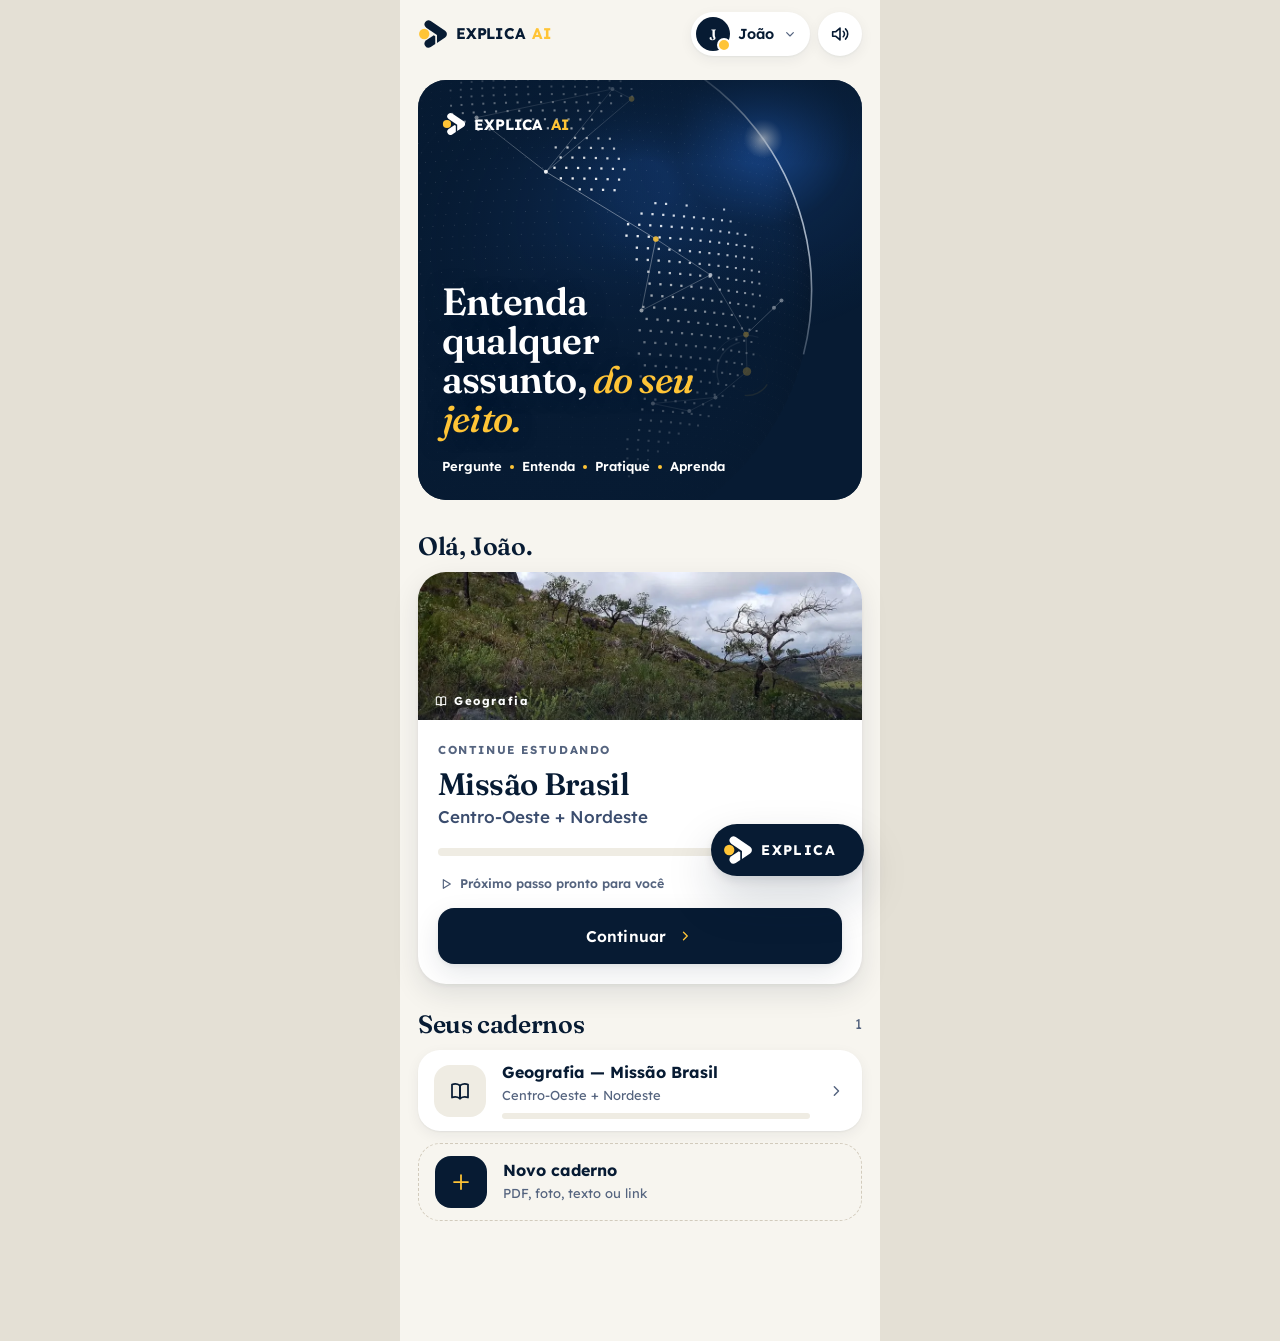
==== index.html @ 264df68f "EXPLICA AI" ====
<!doctype html>
<html lang="pt-BR">
<head>
<meta charset="utf-8">
<meta name="viewport" content="width=device-width, initial-scale=1, viewport-fit=cover">
<meta name="theme-color" content="#071B33">
<link rel="manifest" href="manifest.webmanifest">
<meta name="apple-mobile-web-app-capable" content="yes">
<meta name="mobile-web-app-capable" content="yes">
<meta name="apple-mobile-web-app-status-bar-style" content="default">
<title>EXPLICA AI — Entenda qualquer assunto, do seu jeito</title>
<meta name="description" content="EXPLICA AI transforma qualquer conteúdo em explicações simples, visuais, interativas e personalizadas.">
<meta property="og:type" content="website">
<meta property="og:site_name" content="EXPLICA AI">
<meta property="og:title" content="EXPLICA AI — Entenda qualquer assunto, do seu jeito">
<meta property="og:description" content="Plataforma de estudo que transforma qualquer matéria em explicações visuais, áudio, quiz e revisão — do jeito de cada aluno.">
<meta property="og:url" content="https://fullassist9-hash.github.io/explica-ai/">
<meta property="og:image" content="https://fullassist9-hash.github.io/explica-ai/img/og.jpg">
<meta property="og:image:width" content="1200">
<meta property="og:image:height" content="630">
<meta name="twitter:card" content="summary_large_image">
<meta name="apple-mobile-web-app-title" content="EXPLICA AI">
<link rel="apple-touch-icon" href="img/icon-180.png">
<link rel="icon" type="image/svg+xml" href="img/favicon.svg">
<link rel="icon" type="image/png" sizes="48x48" href="img/favicon-48.png">
<link rel="icon" type="image/png" sizes="32x32" href="img/favicon-32.png">
<link rel="icon" type="image/png" sizes="16x16" href="img/favicon-16.png">
<meta property="og:image:alt" content="EXPLICA AI — Entenda qualquer assunto, do seu jeito.">
<link rel="preconnect" href="https://fonts.googleapis.com">
<link rel="preconnect" href="https://fonts.gstatic.com" crossorigin>
<link href="https://fonts.googleapis.com/css2?family=Fraunces:ital,opsz,wght@0,9..144,500;0,9..144,600;1,9..144,500&family=Lexend:wght@400;500;600;700&display=swap" rel="stylesheet">
<link rel="stylesheet" href="tokens.css?v=11">
<link rel="stylesheet" href="styles.css?v=11">
<link rel="stylesheet" href="platform.css?v=11">
</head>
<body data-scope="global">
<div class="app" id="app">
  <header class="topbar">
    <a href="#/" class="brand" aria-label="EXPLICA AI — início"><span id="brandMark"></span><svg class="wm-svg" viewBox="0 0 96 16" width="96" height="16" aria-hidden="true" focusable="false"><text x="0" y="13.2" textLength="96" lengthAdjust="spacingAndGlyphs" style="font:700 15.5px Lexend,system-ui,sans-serif;fill:var(--color-brand-primary)">EXPLICA <tspan style="fill:var(--color-brand-accent)">AI</tspan></text></svg></a>
    <div class="topbar-right">
      <div class="mini-progress" id="miniProgress" aria-label="Domínio do caderno" hidden><span></span><b>0%</b></div>
      <button class="prof-btn" id="profileBtn" aria-label="Trocar perfil"></button>
      <button class="icon-btn" id="soundBtn" aria-label="Som ligado"></button>
    </div>
  </header>
  <a class="skip" href="#view">Pular para o conteúdo</a>
  <main id="view" tabindex="-1"></main>
  <nav class="tabbar" id="tabbar" aria-label="Telas do caderno" hidden></nav>
  <button class="fab" id="fab" aria-label="Perguntar ao EXPLICA AI"><span>EXPLICA</span></button>
  <div class="toast" id="toast" role="status" aria-live="polite"></div>
</div>
<script src="geo.js?v=11"></script>
<script src="core.js?v=11"></script>
<script src="icons.js?v=11"></script>
  <script src="globe.js?v=11"></script>
  <script src="tutor.js?v=11"></script>
<script src="profiles.seed.js?v=11"></script>
<script src="pack-geo-missao-brasil.js?v=11"></script>
<script src="app.js?v=11"></script>
<script>if ('serviceWorker' in navigator && location.protocol === 'https:') addEventListener('load', () => navigator.serviceWorker.register('sw.js').catch(() => {}));</script>
</body>
</html>
---- tokens.css ----
/* =====================================================================
   EXPLICA AI DESIGN SYSTEM v1.1 — tokens.css (drop-in)
   Substitui o tokens.css v1 do produto SEM renomear nenhuma variável.
   Mudança: marca oficial (Navy #071B33 · Gold #FFC436 · Warm White #F7F5EF · Graphite #111820).
   Camadas: 0) marca  1) primitivos  2) semânticos  3) aprendizagem  4) densidade
   ===================================================================== */
:root{
  /* ---------- 0. MARCA (imutável — Brand Master v1.0) ---------- */
  --brand-navy:#071B33; --brand-gold:#FFC436; --brand-warm-white:#F7F5EF; --brand-graphite:#111820;

  /* ---------- 1. PRIMITIVOS ---------- */
  --ink-950:#030E1D; --ink-900:var(--brand-navy); --ink-800:#0F2747; --ink-700:#22395C; --ink-600:#3B4D6E; --ink-500:#55647F; --ink-300:#A8B1C3; --ink-100:#E5E9F0;
  --paper-0:#FFFFFF; --paper-50:#FBFAF6; --paper-100:var(--brand-warm-white); --paper-200:#EFECE3; --paper-300:#E4E0D5; --paper-400:#D2CBBC;
  --lumen-50:#FFFBEF; --lumen-100:#FFF5DA; --lumen-200:#FFE4A0; --lumen-300:#FFD570; --lumen-400:var(--brand-gold); --lumen-500:#F0AC14; --lumen-600:#C98B00; --lumen-700:#875D00;
  --green-100:#E4F4EA; --green-600:#1F8A4C; --green-800:#17613A;
  --red-100:#FCEBEB;   --red-600:#C53A3A;   --red-800:#8E2323;
  --blue-100:#E6EFFC;  --blue-600:#2463C4;  --blue-800:#1D4F9E;

  /* ---------- 2. SEMÂNTICOS ---------- */
  --color-brand-primary:var(--ink-900);
  --color-brand-secondary:var(--ink-700);
  --color-brand-accent:var(--lumen-400);
  --color-brand-accent-strong:var(--lumen-500);
  --color-brand-accent-text:var(--lumen-700);   /* gold legível sobre claro (5,6:1) */
  --color-on-accent:var(--ink-900);
  --color-on-brand:#FFFFFF;

  --color-background-canvas:var(--paper-100);
  --color-background-backdrop:var(--paper-300);
  --color-background-surface:var(--paper-0);
  --color-background-sunken:var(--paper-200);
  --color-background-elevated:var(--paper-50);
  --color-background-inverse:var(--ink-900);

  --color-text-primary:var(--ink-900);
  --color-text-secondary:var(--ink-600);
  --color-text-muted:var(--ink-500);
  --color-text-inverse:#FFFFFF;
  --color-text-inverse-muted:#B9C1D3;

  --color-border-subtle:var(--paper-300);
  --color-border-strong:var(--paper-400);
  --color-focus:var(--lumen-500);

  --color-feedback-success:var(--green-600); --color-feedback-success-bg:var(--green-100); --color-feedback-success-text:var(--green-800);
  --color-feedback-error:var(--red-600);     --color-feedback-error-bg:var(--red-100);     --color-feedback-error-text:var(--red-800);
  --color-feedback-warning:var(--lumen-500); --color-feedback-warning-bg:var(--lumen-100); --color-feedback-warning-text:var(--lumen-700);
  --color-feedback-info:var(--blue-600);     --color-feedback-info-bg:var(--blue-100);     --color-feedback-info-text:var(--blue-800);

  --color-source-material:var(--green-800);  --color-source-material-bg:var(--green-100);
  --color-source-extra:var(--ink-700);       --color-source-extra-bg:var(--lumen-100);

  /* ---------- 3. APRENDIZAGEM (independente da marca) ---------- */
  --learn-relevo:#C4572B;   --learn-relevo-bg:#FBEAE1;
  --learn-clima:#2872D9;    --learn-clima-bg:#E3EEFC;
  --learn-vegetacao:#23935A;--learn-vegetacao-bg:#E1F4E9;
  --learn-region-n:#1FA396; --learn-region-ne:#F07F2E; --learn-region-co:#E8B21E; --learn-region-se:#E0525E; --learn-region-s:#8B5CF6;
  --learn-zm:#E0527A; --learn-ag:#D9A21C; --learn-st:#E8792F; --learn-mn:#3F9E4D;
  --learn-mastered:var(--green-600); --learn-weak:var(--lumen-500); --learn-new:var(--ink-300);

  /* ---------- ESPAÇO / RAIO ---------- */
  --space-1:4px; --space-2:8px; --space-3:12px; --space-4:16px; --space-5:20px; --space-6:24px; --space-8:32px; --space-10:40px; --space-12:48px; --space-16:64px;
  --gutter:18px;
  --radius-xs:6px; --radius-sm:10px; --radius-md:16px; --radius-lg:22px; --radius-xl:28px; --radius-pill:999px;

  /* ---------- ELEVAÇÃO (tingida de navy oficial) ---------- */
  --elevation-1:0 1px 2px rgba(7,27,51,.06),0 4px 14px rgba(7,27,51,.06);
  --elevation-2:0 2px 4px rgba(7,27,51,.06),0 10px 28px rgba(7,27,51,.10);
  --elevation-3:0 4px 10px rgba(7,27,51,.10),0 22px 48px rgba(7,27,51,.18);
  --elevation-overlay:0 -12px 48px rgba(3,14,29,.24);
  --scrim:rgba(3,14,29,.52);

  /* ---------- TIPOGRAFIA (inalterada) ---------- */
  --font-display:'Fraunces','Iowan Old Style',Georgia,serif;
  --font-learning:'Lexend',system-ui,-apple-system,'Segoe UI',sans-serif;
  --type-display-xl:600 38px/1.02 var(--font-display);
  --type-display-l:600 31px/1.06 var(--font-display);
  --type-heading-l:600 25px/1.12 var(--font-display);
  --type-heading-m:700 19px/1.2 var(--font-learning);
  --type-heading-s:700 16px/1.25 var(--font-learning);
  --type-learning:400 var(--learn-size)/1.5 var(--font-learning);
  --type-ui:600 16px/1.25 var(--font-learning);
  --type-caption:600 12.5px/1.35 var(--font-learning);
  --type-overline:700 11.5px/1.2 var(--font-learning);
  --tracking-overline:.14em;
  --type-data:700 15px/1 var(--font-learning);

  /* ---------- MOTION ---------- */
  --dur-instant:100ms; --dur-fast:160ms; --dur-base:240ms; --dur-slow:360ms; --dur-sheet:420ms; --dur-teach:900ms;
  --ease-standard:cubic-bezier(.2,0,0,1);
  --ease-enter:cubic-bezier(.05,.7,.1,1);
  --ease-exit:cubic-bezier(.3,0,.8,.15);
  --ease-success:cubic-bezier(.34,1.4,.64,1);
  --ease:var(--ease-enter);

  /* ---------- INTERAÇÃO / DENSIDADE ---------- */
  --tap:48px; --learn-size:17px; --gap-flow:var(--space-4);
  --pressed-scale:.97; --disabled-opacity:.45;
  --safe-b:env(safe-area-inset-bottom,0px); --safe-t:env(safe-area-inset-top,0px);
}
[data-density="beginner"]{--tap:56px;--learn-size:18px;--gap-flow:var(--space-5)}
[data-density="advanced"]{--tap:44px;--learn-size:16px;--gap-flow:var(--space-3)}
[data-density="beginner"] .adv-only{display:none!important}
[data-density="advanced"] .beg-only{display:none!important}

@media (prefers-reduced-motion:reduce){
  :root{--dur-fast:1ms;--dur-base:1ms;--dur-slow:1ms;--dur-sheet:1ms;--dur-teach:1ms}
  *,*::before,*::after{animation-duration:1ms!important;animation-iteration-count:1!important;transition-duration:1ms!important;scroll-behavior:auto!important}
}
:focus-visible{outline:3px solid var(--color-focus);outline-offset:2px;border-radius:6px}

/* ---------- EXTENSÕES v1.1 (derivadas do handoff; sem hex novo de marca) ---------- */
:root{
  /* 13-learning-colors: estados de mapa */
  --learn-map-dim:var(--paper-400); --learn-map-selected-stroke:var(--ink-900);
  --learn-map-correct:var(--green-600); --learn-map-wrong:var(--red-600);
  --learn-ocean:#DDEEFB; --learn-ocean-2:#CFE6F7;            /* §17 oceano */
  /* Proveniência — 5 fontes. Sem 5 cores fortes: 2 famílias oficiais + neutros */
  --color-source-school:var(--ink-700);  --color-source-school-bg:var(--ink-100);
  --color-source-profile:var(--ink-700); --color-source-profile-bg:var(--paper-200);
  --color-source-general:var(--color-source-extra); --color-source-general-bg:var(--color-source-extra-bg);
  --color-source-fresh:var(--blue-800);  --color-source-fresh-bg:var(--blue-100);
  /* 14-components */
  --fab-h:52px; --sheet-top:84px; --badge-h:26px;
  --bubble-user-radius:18px 18px 4px 18px; --bubble-tutor-radius:18px 18px 18px 4px;
  --btn-h:calc(var(--tap) + 8px); --qopt-min:calc(var(--tap) + 10px); --hotspot:44px;
  --measure:60ch;
}

/* ---------- 3b. APRENDIZAGEM — complementos (fundos e tons de região; mesma família da camada 3) ---------- */
:root{
  --learn-region-co-bg:#FFF3CF; --learn-zm-bg:#FCE3EA; --learn-st-bg:#FCE3D2;
  --learn-region-ne-bg:#FFEBDD; --learn-region-ne-border:#F8C9A6; --learn-ne-tone-1:#F59A4F; --learn-ne-tone-2:#E86D1B;
  --learn-ocean-text:#5E8FB8; --learn-map-empty:var(--paper-400);
  --color-feedback-error-border:#F5C2C2; --color-feedback-warning-border:var(--lumen-200); --color-feedback-success-border:#A7E3C0;
}
/* ---------- 5. ILUSTRAÇÃO DIDÁTICA (desenhos vetoriais de conteúdo; nunca usados em componentes de UI) ---------- */
:root{
  --illu-sky-1:#EAF3FD; --illu-sky-2:#FFF8EC; --illu-sky-3:#CFE7FB; --illu-sky-4:#F4F9FE; --illu-sky-5:#FFF6E6;
  --illu-sun:#FFD54A; --illu-sun-soft:#FFE08A; --illu-rain:#BFE0FF;
  --illu-trunk:#6B3E1F; --illu-foliage:#2E8B57; --illu-grass-1:#8FBF5A; --illu-grass-2:#9CC76B; --illu-grass-3:#6FA23A; --illu-soil:#C8B79A;
  --illu-water:#3E8EDE; --illu-water-soft:#6FB6F2; --illu-water-text:#1E5FB8;
  --illu-rock-1:#D2663A; --illu-rock-2:#8E3715; --illu-barn-1:#C0392B; --illu-barn-2:#8E2A1F;
  --illu-city-1:#5B6B8C; --illu-city-2:#3C4A66; --illu-city-3:#6B7690; --illu-city-4:#4A5878; --illu-eco-bg:#F5EFE3;
  --illu-white:var(--paper-0); --illu-white-28:color-mix(in srgb,var(--paper-0) 28%,transparent); --illu-white-55:color-mix(in srgb,var(--paper-0) 55%,transparent); --illu-white-75:color-mix(in srgb,var(--paper-0) 75%,transparent);
}
---- styles.css ----
:root{
  /* aliases de compatibilidade → tokens do Design System v1 (tokens.css) */
  --ink:var(--color-text-primary); --ink-2:var(--color-text-secondary); --ink-3:var(--color-text-muted);
  --bg:var(--color-background-canvas); --card:var(--color-background-surface); --line:var(--color-border-subtle);
  --gold:var(--color-brand-accent); --gold-d:var(--color-brand-accent-text);
  --relevo:var(--learn-relevo); --relevo-bg:var(--learn-relevo-bg);
  --clima:var(--learn-clima); --clima-bg:var(--learn-clima-bg);
  --veg:var(--learn-vegetacao); --veg-bg:var(--learn-vegetacao-bg);
  --r-n:var(--learn-region-n); --r-ne:var(--learn-region-ne); --r-co:var(--learn-region-co); --r-se:var(--learn-region-se); --r-s:var(--learn-region-s);
  --zm:var(--learn-zm); --ag:var(--learn-ag); --st:var(--learn-st); --mn:var(--learn-mn);
  --ok:var(--color-feedback-success); --err:var(--color-feedback-error);
  --r-sm:var(--radius-sm); --r:var(--radius-lg); --r-lg:var(--radius-xl);
  --sh:var(--elevation-1); --sh-lg:var(--elevation-2);
}
*{box-sizing:border-box;margin:0;padding:0}
html,body{height:100%}
body{font-family:var(--font-learning);font-variant-numeric:tabular-nums;background:var(--color-background-backdrop);color:var(--ink);-webkit-font-smoothing:antialiased;-webkit-tap-highlight-color:transparent;font-size:17px;line-height:1.4}
button{font:inherit;color:inherit;border:0;background:none;cursor:pointer}
a{color:inherit;text-decoration:none}
img{display:block;max-width:100%}
.app{max-width:480px;margin:0 auto;min-height:100dvh;background:var(--bg);position:relative;box-shadow:0 0 60px color-mix(in srgb,var(--ink-900) 12%,transparent)}
main{padding:8px 18px calc(110px + var(--safe-b));outline:none}

/* topbar */
.topbar{position:sticky;top:0;z-index:30;display:flex;align-items:center;justify-content:space-between;padding:12px 18px;background:color-mix(in srgb,var(--paper-100) 92%,transparent);backdrop-filter:blur(12px);-webkit-backdrop-filter:blur(12px)}
.brand{display:flex;align-items:center;gap:10px;font-weight:700;font-size:16px;letter-spacing:-.01em}
.topbar-right{display:flex;align-items:center;gap:8px}
.mini-progress{display:flex;align-items:center;gap:8px;background:var(--card);border-radius:99px;padding:6px 12px 6px 8px;box-shadow:var(--sh);font-size:14px}
.mini-progress span{width:44px;height:8px;border-radius:9px;background:var(--color-background-sunken);overflow:hidden;position:relative}
.mini-progress span::after{content:"";position:absolute;inset:0;width:var(--p,0%);background:var(--color-brand-accent);border-radius:9px;transition:width .6s var(--ease)}
.icon-btn{width:42px;height:42px;border-radius:50%;background:var(--card);box-shadow:var(--sh);font-size:19px;display:grid;place-items:center}
.icon-btn.off{opacity:.55}

/* tabbar */
.tabbar{position:fixed;bottom:0;left:50%;transform:translateX(-50%);width:100%;max-width:480px;z-index:40;display:grid;grid-template-columns:repeat(6,1fr);background:color-mix(in srgb,var(--paper-0) 96%,transparent);backdrop-filter:blur(14px);border-top:1px solid var(--line);padding:6px 4px calc(8px + var(--safe-b))}
.tabbar a{display:flex;flex-direction:column;align-items:center;gap:2px;padding:6px 0;border-radius:14px;font-size:10.5px;font-weight:500;color:var(--ink-3)}
.tabbar i{font-style:normal;font-size:21px;line-height:1;filter:grayscale(.6);opacity:.8;transition:transform .25s var(--ease)}
.tabbar a.on{color:var(--ink);font-weight:700}
.tabbar a.on i{filter:none;opacity:1;transform:translateY(-2px) scale(1.12)}

/* type */
.eyebrow{display:inline-flex;align-items:center;gap:6px;font-size:12.5px;font-weight:700;letter-spacing:.08em;text-transform:uppercase;color:var(--ink-3)}
h1.screen-title{font:var(--type-display-l);letter-spacing:-.02em;margin:6px 0 6px}
.lead{font-size:16px;color:var(--ink-2)}
.section{margin-top:26px}
.section-h{display:flex;align-items:center;justify-content:space-between;gap:10px;margin-bottom:12px}
.section-h h2{font:var(--type-heading-l);letter-spacing:-.015em}
.card{background:var(--card);border-radius:var(--r);box-shadow:var(--sh);padding:18px}
.big-key{font-size:22px;font-weight:800;line-height:1.2;letter-spacing:-.01em}

/* view transitions */
.view-enter{animation:viewIn .45s var(--ease) both}
@keyframes viewIn{from{opacity:0;transform:translateY(14px)}to{opacity:1;transform:none}}
.pop{animation:pop .5s var(--ease) both}
@keyframes pop{0%{transform:scale(.9);opacity:0}100%{transform:scale(1);opacity:1}}
.shake{animation:shake .45s}
@keyframes shake{20%,60%{transform:translateX(-7px)}40%,80%{transform:translateX(7px)}}

/* speak btn */
.say{display:inline-flex;align-items:center;justify-content:center;gap:6px;min-width:44px;height:44px;padding:0 14px;border-radius:99px;background:var(--ink);color:var(--paper-0);font-size:15px;font-weight:600;flex:none;transition:transform .15s}
.say:active{transform:scale(.94)}
.say.light{background:color-mix(in srgb,var(--paper-0) 92%,transparent);color:var(--ink)}
.say.speaking{box-shadow:0 0 0 0 color-mix(in srgb,var(--lumen-400) 70%,transparent);animation:pulse 1.2s infinite}
@keyframes pulse{0%{box-shadow:0 0 0 0 color-mix(in srgb,var(--lumen-400) 70%,transparent)}100%{box-shadow:0 0 0 14px transparent}}

/* buttons */
.btn{display:flex;align-items:center;justify-content:center;gap:10px;width:100%;min-height:58px;border-radius:18px;font-weight:700;font-size:17px;letter-spacing:.01em;transition:transform .15s var(--ease),box-shadow .2s}
.btn:active{transform:scale(.97)}
.btn-primary{background:var(--gold);color:var(--ink);box-shadow:0 8px 20px color-mix(in srgb,var(--lumen-400) 35%,transparent)}
.btn-dark{background:var(--ink);color:var(--paper-0)}
.btn-ghost{background:var(--card);box-shadow:var(--sh)}
.btn-row{display:grid;grid-template-columns:1fr 1fr;gap:10px}

/* home */
.hero{position:relative;margin:4px -6px 0;border-radius:var(--r-lg);overflow:hidden;background:var(--ink);color:var(--paper-0);padding:26px 22px 22px;min-height:330px;display:flex;flex-direction:column;justify-content:flex-end;isolation:isolate}
.hero::before{content:"";position:absolute;inset:0;background:url(img/cerrado.webp) center/cover;opacity:.55;z-index:-2;transform:scale(1.06);animation:drift 18s ease-in-out infinite alternate}
.hero::after{content:"";position:absolute;inset:0;background:linear-gradient(180deg,color-mix(in srgb,var(--ink-900) 15%,transparent) 0%,color-mix(in srgb,var(--ink-900) 55%,transparent) 45%,color-mix(in srgb,var(--ink-900) 96%,transparent) 100%);z-index:-1}
@keyframes drift{to{transform:scale(1.14) translate(-2%,-1%)}}
.hero .flag{position:absolute;top:18px;left:20px;display:flex;gap:6px}
.hero .flag span{font-size:12px;font-weight:700;letter-spacing:.08em;background:color-mix(in srgb,var(--paper-0) 16%,transparent);backdrop-filter:blur(6px);padding:6px 10px;border-radius:99px}
.hero h1{font:600 44px/.96 var(--font-display);letter-spacing:-.025em}
.hero h1 em{font-style:normal;color:var(--gold);display:block}
.hero .sub{margin-top:10px;font-size:17px;font-weight:500;opacity:.92}
.hero .motto{margin-top:14px;display:flex;gap:6px;flex-wrap:wrap}
.hero .motto b{font-size:13.5px;font-weight:600;background:color-mix(in srgb,var(--paper-0) 14%,transparent);padding:6px 11px;border-radius:99px}
.mastery{display:flex;align-items:center;gap:16px;margin-top:16px}
.ring{--p:0;width:86px;height:86px;border-radius:50%;background:conic-gradient(var(--gold) calc(var(--p)*1%),var(--color-background-sunken) 0);display:grid;place-items:center;flex:none;transition:--p 1s}
.ring>div{width:68px;height:68px;border-radius:50%;background:var(--card);display:grid;place-items:center;font-weight:800;font-size:20px}
.mastery p{font-size:14px;color:var(--ink-3)}
.mastery strong{display:block;font-size:17px;color:var(--ink)}
.cta-grid{display:grid;gap:10px;margin-top:16px}
.cta-grid .btn-row .btn{min-height:74px;flex-direction:column;gap:4px;font-size:14.5px}
.cta-grid .btn-row .btn i{font-style:normal;font-size:24px}
.trail{display:grid;gap:10px}
.trail a{display:grid;grid-template-columns:52px 1fr auto;align-items:center;gap:14px;background:var(--card);border-radius:var(--r);padding:12px 14px;box-shadow:var(--sh)}
.trail .ico{width:52px;height:52px;border-radius:16px;display:grid;place-items:center;font-size:26px}
.trail h3{font-size:16px;font-weight:700}
.trail p{font-size:13px;color:var(--ink-3)}
.bar{height:6px;border-radius:9px;background:var(--color-background-sunken);margin-top:7px;overflow:hidden}
.bar i{display:block;height:100%;border-radius:9px;background:var(--c,var(--gold));transition:width .8s var(--ease)}
.trail .go{font-size:20px;color:var(--ink-3)}
.badges{display:flex;gap:8px;overflow-x:auto;padding-bottom:4px;scrollbar-width:none}
.badge{flex:none;display:flex;align-items:center;gap:8px;padding:10px 14px;border-radius:99px;background:var(--card);box-shadow:var(--sh);font-size:13.5px;font-weight:600;color:var(--ink-3);opacity:.55;filter:grayscale(1)}
.badge.on{opacity:1;filter:none;color:var(--ink)}

/* segmented */
.seg{display:flex;background:var(--color-border-subtle);border-radius:16px;padding:4px;gap:4px;margin:14px 0 4px}
.seg button{flex:1;min-height:44px;border-radius:12px;font-weight:600;font-size:14.5px;color:var(--ink-2);transition:all .25s var(--ease)}
.seg button.on{background:var(--card);color:var(--ink);box-shadow:var(--sh)}

/* map */
.map-wrap{position:relative;background:linear-gradient(180deg,var(--learn-ocean),var(--learn-ocean-2));border-radius:var(--r-lg);padding:10px;margin-top:12px;overflow:hidden}
.map-wrap svg{width:100%;height:auto;display:block;touch-action:manipulation}
.map-wrap .ocean-lbl{position:absolute;right:16px;top:14px;font-size:11px;font-weight:700;letter-spacing:.2em;color:var(--learn-ocean-text)}
.st{stroke:var(--paper-0);stroke-width:1.2;stroke-linejoin:round;cursor:pointer;transition:fill .4s var(--ease),opacity .4s,transform .3s}
.st:hover{filter:brightness(1.05)}
.st.dim{fill:var(--color-border-strong)!important}
.st.sel{stroke:var(--ink);stroke-width:2.4}
.st-lbl{font-family:Lexend;font-weight:700;font-size:13px;fill:var(--ink);text-anchor:middle;pointer-events:none;paint-order:stroke;stroke:color-mix(in srgb,var(--paper-0) 85%,transparent);stroke-width:3px}
.st-lbl.sm{font-size:11px}
.reg-lbl{font-family:Lexend;font-weight:800;font-size:15px;fill:var(--paper-0);text-anchor:middle;pointer-events:none;paint-order:stroke;stroke:color-mix(in srgb,var(--ink-900) 35%,transparent);stroke-width:3px;letter-spacing:.04em}
.leader{stroke:var(--ink);stroke-width:1;fill:none;opacity:.6;pointer-events:none}
.map-info{position:absolute;left:12px;right:12px;bottom:12px;background:var(--card);border-radius:18px;box-shadow:var(--sh-lg);padding:12px 14px;display:flex;align-items:center;gap:12px;transform:translateY(140%);transition:transform .4s var(--ease)}
.map-info.show{transform:none}
.map-info .sig{width:52px;height:52px;border-radius:14px;display:grid;place-items:center;font-weight:800;font-size:19px;flex:none}
.map-info h4{font-size:17px;font-weight:700;line-height:1.1}
.map-info p{font-size:13px;color:var(--ink-3)}
.map-info .say{margin-left:auto}
.equation{display:flex;align-items:center;flex-wrap:wrap;gap:6px;justify-content:center;margin-top:14px}
.chip{display:inline-flex;align-items:center;justify-content:center;min-width:52px;height:46px;padding:0 12px;border-radius:14px;font-weight:800;font-size:17px;background:var(--card);box-shadow:var(--sh);color:var(--ink-3);transition:all .35s var(--ease)}
.chip.lit{background:var(--r-co);color:var(--ink);transform:translateY(-3px)}
.op{font-weight:800;color:var(--ink-3);font-size:18px}
.chip.result{background:var(--ink);color:var(--paper-0);font-size:14px;letter-spacing:.04em}
.callout{display:flex;gap:14px;align-items:center;border-radius:var(--r);padding:16px;background:var(--color-feedback-warning-bg);border:1.5px solid var(--color-feedback-warning-border)}
.callout .emo{font-size:30px}
.callout p{font-size:15.5px;font-weight:500;line-height:1.35}
.callout b{font-weight:800}
.challenge{margin-top:12px;border-radius:var(--r);background:var(--ink);color:var(--paper-0);padding:16px;display:flex;align-items:center;gap:12px}
.challenge .q{font-weight:700;font-size:17px;line-height:1.25}
.challenge .q small{display:block;font-size:12.5px;font-weight:500;opacity:.7;letter-spacing:.06em;text-transform:uppercase;margin-bottom:2px}
.challenge .count{margin-left:auto;font-weight:800;font-size:22px;color:var(--gold);flex:none}

/* concept cards */
.cat-stack{display:grid;gap:12px;margin-top:16px}
.cat{--c:var(--learn-relevo);--cbg:var(--learn-relevo-bg);position:relative;border-radius:var(--radius-lg);padding:18px 18px 16px;overflow:hidden;color:var(--color-text-primary);background:var(--color-background-surface);border-top:4px solid var(--c);min-height:170px;display:grid;grid-template-columns:1fr 104px;gap:6px;box-shadow:var(--elevation-1)}
.cat.relevo{--c:var(--learn-relevo);--cbg:var(--learn-relevo-bg)}
.cat.clima{--c:var(--learn-clima);--cbg:var(--learn-clima-bg)}
.cat.veg{--c:var(--learn-vegetacao);--cbg:var(--learn-vegetacao-bg)}
.cat .tag{justify-self:start;display:inline-flex;align-items:center;gap:4px;font:var(--type-overline);letter-spacing:var(--tracking-overline);background:var(--cbg);color:var(--color-text-primary);padding:5px 9px;border-radius:var(--radius-xs)}
.cat h3{font:600 28px/1.05 var(--font-display);letter-spacing:-.02em;margin-top:8px}
.cat .ask{font:400 var(--learn-size)/1.4 var(--font-learning);color:var(--color-text-secondary);margin-top:6px;max-width:var(--measure)}
.cat .ex{display:flex;flex-wrap:wrap;gap:6px;margin-top:12px;grid-column:1/-1;padding-right:54px}
.cat .ex span{font-size:14px;font-weight:600;background:var(--cbg);color:var(--color-text-primary);padding:6px 10px;border-radius:var(--radius-pill)}
.cat .art{grid-column:2;grid-row:1/3;align-self:start;justify-self:end;background:var(--c);border-radius:var(--radius-sm);padding:4px;box-sizing:content-box}
.cat .say{position:absolute;right:14px;bottom:14px}
.ask-self{margin-top:14px;text-align:center;border-radius:var(--r);padding:16px;background:var(--card);box-shadow:var(--sh)}
.ask-self p{font-size:15px;color:var(--ink-3)}
.ask-self .trio{display:flex;justify-content:center;gap:8px;margin-top:8px;flex-wrap:wrap}
.ask-self .trio span{font-weight:800;font-size:15px;padding:8px 12px;border-radius:12px}
.t-relevo{background:var(--relevo-bg);color:var(--relevo)}
.t-clima{background:var(--clima-bg);color:var(--clima)}
.t-veg{background:var(--veg-bg);color:var(--veg)}
.profile{margin-top:12px}
.profile svg{width:100%;height:auto;display:block;border-radius:var(--r)}

/* sorter game */
.game{border-radius:var(--r-lg);background:var(--ink);color:var(--paper-0);padding:18px;margin-top:14px;position:relative;overflow:hidden}
.game-top{display:flex;justify-content:space-between;align-items:center;font-size:13px;font-weight:600;opacity:.85}
.dots{display:flex;gap:4px}
.dots i{width:8px;height:8px;border-radius:50%;background:color-mix(in srgb,var(--paper-0) 20%,transparent)}
.dots i.ok{background:var(--green-100)}.dots i.no{background:var(--red-100)}.dots i.cur{background:var(--gold)}
.item-card{margin:16px 0;background:var(--paper-0);color:var(--ink);border-radius:22px;min-height:132px;display:flex;flex-direction:column;align-items:center;justify-content:center;text-align:center;padding:16px;box-shadow:0 12px 30px color-mix(in srgb,var(--ink-950) 25%,transparent)}
.item-card .emo{font-size:40px;line-height:1}
.item-card .w{font-size:26px;font-weight:800;letter-spacing:-.01em;margin-top:6px}
.sort-btns{display:grid;grid-template-columns:repeat(3,1fr);gap:8px}
.sort-btns button{min-height:76px;border-radius:18px;color:var(--paper-0);font-weight:800;font-size:14.5px;display:flex;flex-direction:column;align-items:center;justify-content:center;gap:4px;transition:transform .15s}
.sort-btns button i{font-style:normal;font-size:24px}
.sort-btns button:active{transform:scale(.94)}
.b-relevo{background:var(--relevo)}.b-clima{background:var(--clima)}.b-veg{background:var(--veg)}
.feedback{margin-top:12px;border-radius:16px;padding:12px 14px;font-weight:600;font-size:15px;display:none}
.feedback.show{display:block;animation:pop .35s var(--ease)}
.feedback.good{background:color-mix(in srgb,var(--green-600) 16%,transparent);color:var(--green-100)}
.feedback.bad{background:color-mix(in srgb,var(--red-600) 16%,transparent);color:var(--red-100)}

/* photo */
.photo{position:relative;border-radius:var(--r-lg);overflow:hidden;box-shadow:var(--sh-lg);background:var(--color-background-sunken)}
.photo img{width:100%;aspect-ratio:4/3.3;object-fit:cover}
.photo .ph-title{position:absolute;left:0;right:0;bottom:0;padding:40px 18px 16px;background:linear-gradient(180deg,transparent,color-mix(in srgb,var(--ink-950) 85%,transparent));color:var(--paper-0);display:flex;align-items:flex-end;gap:12px}
.photo .ph-title h3{font:600 30px/1 var(--font-display);letter-spacing:-.02em;line-height:1}
.photo .ph-title p{font-size:13.5px;opacity:.9;margin-top:4px;font-weight:500}
.photo .ph-title .say{margin-left:auto}
.credit{font-size:10.5px;color:var(--ink-3);margin-top:6px;text-align:right}
.hot{position:absolute;transform:translate(-50%,-50%);display:flex;align-items:center;gap:0;z-index:2}
.hot button{width:38px;height:38px;border-radius:50%;background:var(--paper-0);box-shadow:0 4px 14px color-mix(in srgb,var(--ink-950) 35%,transparent);font-size:19px;display:grid;place-items:center;position:relative}
.hot button::before{content:"";position:absolute;inset:-6px;border-radius:50%;border:2px solid color-mix(in srgb,var(--paper-0) 80%,transparent);animation:ring 2s infinite}
@keyframes ring{0%{transform:scale(.8);opacity:1}100%{transform:scale(1.5);opacity:0}}
.hot span{max-width:0;overflow:hidden;white-space:nowrap;background:var(--paper-0);color:var(--ink);font-weight:700;font-size:13px;border-radius:0 99px 99px 0;padding:0;transition:all .35s var(--ease);margin-left:-8px;height:32px;display:flex;align-items:center}
.hot.open span{max-width:220px;padding:0 12px 0 14px}
.hot.open button::before{animation:none;opacity:0}
.formula{display:flex;align-items:center;justify-content:center;flex-wrap:wrap;gap:6px;margin-top:14px;padding:16px;border-radius:var(--r);background:var(--veg-bg)}
.formula .f-name{font-weight:800;color:var(--veg);font-size:19px;width:100%;text-align:center;letter-spacing:.04em}
.formula .f-part{display:flex;flex-direction:column;align-items:center;background:var(--paper-0);border-radius:14px;padding:8px 10px;min-width:84px;box-shadow:var(--sh)}
.formula .f-part i{font-style:normal;font-size:26px}
.formula .f-part b{font-size:12.5px;font-weight:700;text-align:center;line-height:1.15;margin-top:2px}
.formula .op{color:var(--veg)}
.warn{display:flex;gap:14px;align-items:center;margin-top:12px;border-radius:var(--r);padding:16px;background:var(--color-feedback-error-bg);border:1.5px solid var(--color-feedback-error-border)}
.warn .emo{font-size:34px;flex:none}
.warn>div>b{display:block;font-size:17px;font-weight:800;color:var(--color-feedback-error-text);line-height:1.2}
.warn p{font-size:14.5px;color:var(--color-feedback-error-text);margin-top:2px}
.pins{display:flex;gap:8px;flex-wrap:wrap;margin-top:12px}
.pin{display:inline-flex;align-items:center;gap:6px;background:var(--card);box-shadow:var(--sh);border-radius:99px;padding:8px 14px;font-weight:700;font-size:14.5px}

/* pantanal water */
.flood{position:relative;border-radius:var(--r-lg);overflow:hidden;box-shadow:var(--sh-lg)}
.flood svg{display:block;width:100%;height:auto}
.flood .phase{position:absolute;top:14px;left:14px;display:flex;gap:6px}
.flood .phase span{font-size:12.5px;font-weight:800;letter-spacing:.06em;padding:7px 11px;border-radius:99px;background:color-mix(in srgb,var(--paper-0) 70%,transparent);color:var(--ink-3);transition:all .3s}
.flood .phase span.on{background:var(--ink);color:var(--paper-0)}
.key-eq{margin-top:14px;padding:18px;border-radius:var(--r);background:var(--clima-bg);text-align:center}
.key-eq .n{font-weight:800;font-size:19px;color:var(--illu-water-text);letter-spacing:.04em}
.key-eq .eq{display:flex;justify-content:center;align-items:center;gap:8px;margin-top:10px;flex-wrap:wrap}
.key-eq .eq span{background:var(--paper-0);border-radius:14px;padding:10px 12px;font-weight:800;font-size:15px;box-shadow:var(--sh)}
.vs{display:grid;grid-template-columns:1fr 1fr;gap:10px;margin-top:14px}
.vs .col{border-radius:var(--r);padding:14px;color:var(--paper-0);min-height:220px;display:flex;flex-direction:column}
.vs .col h4{font-size:19px;font-weight:800;letter-spacing:.02em}
.vs .col .loc{font-size:12px;font-weight:600;opacity:.85;margin-top:2px}
.vs ul{list-style:none;margin-top:12px;display:grid;gap:8px}
.vs li{display:flex;gap:8px;align-items:center;font-weight:600;font-size:14.5px;line-height:1.2;background:color-mix(in srgb,var(--paper-0) 16%,transparent);border-radius:12px;padding:9px 10px}
.vs li i{font-style:normal;font-size:20px}
.vs .c-cer{background:var(--color-feedback-success-text)}
.vs .c-pan{background:var(--blue-800)}
.vs .col img{border-radius:12px;aspect-ratio:16/10;object-fit:cover;margin-top:auto;margin-top:12px}

/* quiz */
.quiz{margin-top:14px}
.q-card{background:var(--card);border-radius:var(--r-lg);box-shadow:var(--sh);padding:20px 18px}
.q-meta{display:flex;justify-content:space-between;align-items:center;font-size:13px;font-weight:600;color:var(--ink-3)}
.q-bar{height:6px;border-radius:9px;background:var(--color-background-sunken);margin:10px 0 16px;overflow:hidden}
.q-bar i{display:block;height:100%;background:var(--gold);transition:width .5s var(--ease)}
.q-prompt{font-size:21px;font-weight:700;line-height:1.25;letter-spacing:-.01em}
.q-img{margin:12px 0 0;border-radius:18px;overflow:hidden}
.q-img img{width:100%;aspect-ratio:16/10;object-fit:cover}
.q-opts{display:grid;gap:10px;margin-top:16px}
.q-opt{text-align:left;min-height:58px;border-radius:16px;padding:12px 16px;background:var(--color-background-elevated);border:2px solid transparent;font-weight:600;font-size:16px;line-height:1.25;transition:all .2s;display:flex;align-items:center;gap:12px}
.q-opt .l{width:30px;height:30px;border-radius:9px;background:var(--paper-0);display:grid;place-items:center;font-weight:800;font-size:14px;flex:none;color:var(--ink-3)}
.q-opt:active{transform:scale(.98)}
.q-opt.sel{border-color:var(--ink);background:var(--paper-0)}
.q-opt.right{border-color:var(--ok);background:var(--color-feedback-success-bg)}
.q-opt.right .l{background:var(--ok);color:var(--paper-0)}
.q-opt.wrong{border-color:var(--err);background:var(--color-feedback-error-bg)}
.q-opt.wrong .l{background:var(--err);color:var(--paper-0)}
.q-opt[disabled]{cursor:default}
.remind{margin-top:14px;border-radius:18px;padding:14px 16px;background:var(--color-feedback-warning-bg);border:1.5px solid var(--color-feedback-warning-border);animation:pop .4s var(--ease)}
.remind .h{font-size:12.5px;font-weight:800;letter-spacing:.1em;color:var(--gold-d)}
.remind ul{list-style:none;margin-top:6px;display:grid;gap:4px}
.remind li{font-weight:700;font-size:16px}
.remind.good{background:var(--color-feedback-success-bg);border-color:var(--color-feedback-success-border)}
.remind.good .h{color:var(--ok)}
.q-next{margin-top:14px}
.result{text-align:center;padding:26px 18px}
.result .score{font-size:64px;font-weight:800;letter-spacing:-.04em;line-height:1}
.result .score small{font-size:24px;color:var(--ink-3)}
.tags{display:flex;flex-wrap:wrap;gap:6px;justify-content:center;margin-top:8px}
.tags span{font-size:13.5px;font-weight:700;padding:7px 11px;border-radius:99px}
.tags .ok{background:var(--color-feedback-success-bg);color:var(--ok)}.tags .no{background:var(--color-feedback-error-bg);color:var(--err)}

/* campo */
.chain{display:grid;gap:0;margin-top:14px}
.step{display:grid;grid-template-columns:58px 1fr;gap:14px;align-items:center;padding:12px 14px;border-radius:18px;background:var(--card);box-shadow:var(--sh);opacity:.35;transform:scale(.97);transition:all .5s var(--ease)}
.step.on{opacity:1;transform:none}
.step .e{width:58px;height:58px;border-radius:16px;background:var(--color-background-elevated);display:grid;place-items:center;font-size:30px}
.step b{font-size:17px;font-weight:700;line-height:1.2}
.arrow{height:22px;display:grid;place-items:center;color:var(--ink-3);font-weight:800;opacity:.35;transition:opacity .5s}
.arrow.on{opacity:1}
.scene{position:relative;border-radius:var(--r-lg);overflow:hidden;box-shadow:var(--sh-lg);margin-top:14px}
.scene svg{display:block;width:100%;height:auto}
.exodo-def{margin-top:12px;text-align:center;border-radius:var(--r);padding:18px;background:var(--ink);color:var(--paper-0)}
.exodo-def .t{font-size:26px;font-weight:800;letter-spacing:.02em;color:var(--gold)}
.exodo-def p{font-size:17px;font-weight:600;margin-top:4px}
.exodo-def .flow{display:flex;justify-content:center;align-items:center;gap:10px;margin-top:10px;font-weight:800;font-size:16px}
.exodo-def .flow span{background:color-mix(in srgb,var(--paper-0) 12%,transparent);padding:8px 12px;border-radius:12px}
.machine{margin-top:14px;border-radius:var(--r-lg);background:var(--color-background-surface);box-shadow:var(--sh);padding:16px}
.machine-line{display:grid;grid-template-columns:1fr 104px 1fr;align-items:center;gap:6px;margin-top:6px}
.slot{height:92px;border-radius:18px;background:var(--paper-0);border:2px dashed var(--color-border-strong);display:grid;place-items:center;text-align:center;font-weight:700;font-size:13.5px;position:relative}
.slot .e{font-size:38px;line-height:1}
.factory{height:104px;border-radius:20px;background:var(--ink);position:relative;display:grid;place-items:center;color:var(--paper-0);overflow:hidden}
.factory .gear{font-size:34px;display:inline-block}
.factory.run .gear{animation:spin 1s linear infinite}
@keyframes spin{to{transform:rotate(360deg)}}
.factory small{position:absolute;bottom:8px;font-size:10px;font-weight:700;letter-spacing:.1em;opacity:.7}
.factory .belt{position:absolute;left:0;right:0;top:8px;height:4px;background:repeating-linear-gradient(90deg,var(--gold) 0 10px,transparent 10px 18px);opacity:.6}
.factory.run .belt{animation:belt .5s linear infinite}
@keyframes belt{to{background-position:18px 0}}
.inputs{display:grid;grid-template-columns:repeat(3,1fr);gap:8px;margin-top:14px}
.inputs button{min-height:78px;border-radius:18px;background:var(--paper-0);box-shadow:var(--sh);display:flex;flex-direction:column;align-items:center;justify-content:center;gap:2px;font-weight:700;font-size:14px}
.inputs button i{font-style:normal;font-size:30px}
.inputs button.done{outline:2.5px solid var(--ok)}
.fly-in{animation:flyIn .7s var(--ease) both}
@keyframes flyIn{from{transform:translateX(-30px) scale(.6);opacity:0}to{transform:none;opacity:1}}
.agro-key{margin-top:12px;font-size:18px;font-weight:800;line-height:1.25;text-align:center;padding:14px;border-radius:var(--r);background:var(--color-feedback-warning-bg)}
.dnd{margin-top:14px}
.dnd-row{display:grid;grid-template-columns:1fr 1fr;gap:10px}
.drag{touch-action:none;user-select:none;min-height:70px;border-radius:18px;background:var(--card);box-shadow:var(--sh);display:flex;align-items:center;gap:10px;padding:0 14px;font-weight:700;font-size:15.5px;cursor:grab;transition:box-shadow .2s,opacity .3s}
.drag i{font-style:normal;font-size:28px}
.drag.picked{outline:3px solid var(--gold);box-shadow:var(--sh-lg)}
.drag.dragging{position:fixed;z-index:100;pointer-events:none;box-shadow:0 20px 40px color-mix(in srgb,var(--ink-950) 25%,transparent);transform:rotate(-3deg) scale(1.05)}
.drag.placed{opacity:.35;pointer-events:none}
.drop{min-height:70px;border-radius:18px;border:2px dashed var(--color-border-strong);display:flex;align-items:center;gap:10px;padding:0 14px;font-weight:700;font-size:15.5px;color:var(--ink-2);transition:all .25s}
.drop i{font-style:normal;font-size:28px}
.drop.over{border-color:var(--gold);background:var(--color-feedback-warning-bg)}
.drop.filled{border-style:solid;border-color:var(--ok);background:var(--color-feedback-success-bg);color:var(--ink)}
.drop.no{animation:shake .45s;border-color:var(--err)}
.dnd-col{display:grid;gap:10px}

/* nordeste */
.zone-legend{display:grid;grid-template-columns:1fr 1fr;gap:8px;margin-top:12px}
.zone-legend button{display:flex;align-items:center;gap:10px;padding:10px 12px;border-radius:14px;background:var(--card);box-shadow:var(--sh);font-weight:700;font-size:14.5px;text-align:left;border:2px solid transparent;min-height:52px}
.zone-legend button .sw{width:22px;height:22px;border-radius:7px;flex:none}
.zone-legend button.on{border-color:var(--ink)}
.zone{stroke:var(--paper-0);stroke-width:1.2;transition:opacity .45s,filter .45s;cursor:pointer}
.zone.dim{opacity:.22}
.ne-borders path{fill:none;stroke:color-mix(in srgb,var(--paper-0) 70%,transparent);stroke-width:.9;stroke-dasharray:3 3;pointer-events:none}
.zone-card{margin-top:14px;border-radius:var(--r-lg);overflow:hidden;background:var(--card);box-shadow:var(--sh-lg);animation:pop .45s var(--ease)}
.zone-card img{width:100%;aspect-ratio:16/9;object-fit:cover}
.zone-card .zc-body{padding:16px 16px 18px}
.zone-card .zc-head{display:flex;align-items:center;gap:10px}
.zone-card h3{font:600 26px/1.05 var(--font-display);letter-spacing:-.02em;line-height:1.05}
.zone-card .where{font-size:14px;font-weight:600;color:var(--ink-3);margin-top:2px}
.zone-card .facts{display:grid;gap:8px;margin-top:12px}
.fact{display:flex;align-items:center;gap:10px;font-weight:600;font-size:15.5px;padding:10px 12px;border-radius:14px}
.fact i{font-style:normal;font-size:22px}
.fact small{display:block;font-size:11px;font-weight:700;letter-spacing:.1em;opacity:.75}
.zone-card .say{margin-left:auto}
.strip{display:flex;align-items:stretch;margin-top:14px;border-radius:18px;overflow:hidden;box-shadow:var(--sh)}
.strip div{flex:1;padding:12px 4px;text-align:center;font-weight:800;font-size:12px;letter-spacing:.02em;color:var(--paper-0);line-height:1.15;transition:transform .4s var(--ease),filter .4s;display:flex;flex-direction:column;align-items:center;gap:3px}
.strip div i{font-style:normal;font-size:20px}
.strip div.dim{filter:grayscale(.8) brightness(1.2);opacity:.45}
.agreste-key{margin-top:12px;border-radius:var(--r);padding:16px;text-align:center;background:linear-gradient(90deg,var(--learn-zm-bg),var(--learn-region-co-bg),var(--learn-st-bg))}
.agreste-key b{display:block;font-size:19px;font-weight:800;line-height:1.2}
.agreste-key .between{display:flex;align-items:center;justify-content:center;gap:8px;margin-top:10px;font-weight:800;font-size:13.5px;flex-wrap:wrap}
.agreste-key .between span{padding:7px 10px;border-radius:10px;color:var(--paper-0)}
.found-list{display:flex;flex-wrap:wrap;gap:6px;margin-top:12px}
.found-list span{font-size:13px;font-weight:700;padding:7px 10px;border-radius:10px;background:var(--card);box-shadow:var(--sh);color:var(--ink-3);transition:all .3s}
.found-list span.lit{background:var(--r-ne);color:var(--paper-0)}

.toast{position:fixed;left:50%;bottom:calc(96px + var(--safe-b));transform:translate(-50%,30px);background:var(--ink);color:var(--paper-0);padding:12px 18px;border-radius:16px;font-weight:700;font-size:15px;box-shadow:var(--sh-lg);opacity:0;pointer-events:none;transition:all .4s var(--ease);z-index:90;max-width:88%;text-align:center}
.toast.show{opacity:1;transform:translate(-50%,0)}
.muted{color:var(--ink-3);font-size:14px}
.center{text-align:center}
@media (prefers-reduced-motion:reduce){*{animation-duration:.01ms!important;transition-duration:.01ms!important}}
@media (min-width:520px){body{padding:0}}

.eq-break{flex-basis:100%;height:0}
.chip.result{min-width:0;padding:0 18px}
.hot.rt{flex-direction:row-reverse}
.hot.rt span{border-radius:99px 0 0 99px;margin-left:0;margin-right:-8px}
.hot.rt.open span{padding:0 14px 0 12px}
.hot{transform:translate(-19px,-19px)}
.hot.rt{transform:translate(calc(-100% + 19px),-19px)}

.key-eq .eq{flex-direction:column;gap:6px}
.key-eq .eq span{min-width:200px}
.agro-key{display:flex;align-items:center;gap:12px;text-align:left;font-size:17px}
.agro-key b{font-weight:800}
.factory small{font-size:10px}
---- platform.css ----
/* EXPLICA AI — camada de plataforma · usa apenas tokens (tokens.css) */
.ic{display:block;flex:none}
body{background:var(--color-background-backdrop)}
.app{background:var(--color-background-canvas)}

/* ---------- topo ---------- */
.topbar{padding:calc(var(--space-3) + var(--safe-t)) var(--gutter) var(--space-3)}
.brand{gap:var(--space-2);font:700 15px/1 var(--font-learning);letter-spacing:.08em;color:var(--color-brand-primary)}
.brand span:last-child{white-space:nowrap}
#brandMark{display:flex}
.topbar-right{gap:var(--space-2)}
.prof-btn{display:flex;align-items:center;gap:var(--space-2);height:44px;padding:0 var(--space-3) 0 5px;border-radius:var(--radius-pill);background:var(--color-background-surface);box-shadow:var(--elevation-1);font:var(--type-ui);font-size:14.5px;color:var(--color-text-primary)}
.prof-btn .ic{color:var(--color-text-muted)}
.av{width:34px;height:34px;border-radius:50%;display:grid;place-items:center;background:var(--color-brand-primary);color:var(--color-text-inverse);font:600 15px/1 var(--font-display);flex:none;position:relative}
.av::after{content:"";position:absolute;right:-1px;bottom:-1px;width:10px;height:10px;border-radius:50%;background:var(--color-brand-accent);border:2px solid var(--color-background-surface)}
.av.lg{width:46px;height:46px;font-size:20px}
.icon-btn{width:44px;height:44px;color:var(--color-text-primary);box-shadow:var(--elevation-1)}
.icon-btn.off{opacity:1;color:var(--color-text-muted)}
.mini-progress[hidden],.tabbar[hidden]{display:none!important}
.mini-progress{box-shadow:var(--elevation-1);font:var(--type-data);font-size:13.5px;height:44px}
.mini-progress span{width:34px}
@media (max-width:420px){.mini-progress span{display:none}.mini-progress{padding:0 var(--space-3)}.brand{font-size:14px;letter-spacing:.06em}}
@media (max-width:370px){.brand span:last-child{display:none}}

/* ---------- tabbar ---------- */
.tabbar{background:color-mix(in srgb,var(--color-background-surface) 94%,transparent);border-top:1px solid var(--color-border-subtle)}
.tabbar a{min-height:var(--tap);justify-content:center;font:500 10.5px/1.1 var(--font-learning);color:var(--color-text-muted);position:relative}
.tabbar a i{height:26px;display:grid;place-items:center;filter:none!important;opacity:1!important;transition:transform var(--dur-base) var(--ease-enter)}
.tabbar a.on{color:var(--color-text-primary);font-weight:700}
.tabbar a.on i{transform:translateY(-1px)!important}
.tabbar a.on::before{content:"";position:absolute;top:0;left:30%;right:30%;height:3px;border-radius:0 0 3px 3px;background:var(--color-brand-accent)}

/* ---------- botões ---------- */
.btn{min-height:calc(var(--tap) + 8px);border-radius:var(--radius-md);font:var(--type-ui);font-size:16.5px;transition:transform var(--dur-fast) var(--ease-standard),box-shadow var(--dur-base) var(--ease-standard)}
.btn-primary{background:var(--color-brand-accent);color:var(--color-on-accent);box-shadow:0 6px 18px color-mix(in srgb,var(--lumen-500) 28%,transparent)}
.btn-dark{background:var(--color-brand-primary);color:var(--color-on-brand)}
.btn-ghost{background:var(--color-background-surface);box-shadow:var(--elevation-1);color:var(--color-text-primary)}
.btn-brand{background:var(--color-brand-primary);color:var(--color-on-brand);box-shadow:var(--elevation-2)}
.btn-brand .ic{color:var(--color-brand-accent)}
.btn.sm{min-height:var(--tap);font-size:15.5px;border-radius:var(--radius-md)}
.cta-grid .btn-row .btn i{display:grid;place-items:center;color:var(--color-text-secondary)}
.say{background:var(--color-brand-primary);color:var(--color-on-brand);min-width:44px;height:44px}
.say .ic{width:20px;height:20px}
.say.sm{height:36px;min-width:0;padding:0 var(--space-3);font:var(--type-caption);font-size:13px;gap:6px;background:var(--color-background-sunken);color:var(--color-text-primary)}
.say.sm .ic{width:16px;height:16px}

/* ---------- títulos (display) ---------- */
.hero .flag span{font:var(--type-overline);letter-spacing:var(--tracking-overline)}
.eyebrow{font:var(--type-overline);letter-spacing:var(--tracking-overline);color:var(--color-text-muted);text-transform:uppercase}
.q-meta{font:var(--type-overline);letter-spacing:.1em;text-transform:uppercase}

/* ---------- HOME GLOBAL ---------- */
body[data-scope="global"] main{padding-bottom:calc(120px + var(--safe-b))}
.brand-hero{position:relative;overflow:hidden;border-radius:var(--radius-xl);background:var(--color-background-inverse);color:var(--color-text-inverse);padding:var(--space-8) var(--space-6) var(--space-6);margin-top:var(--space-1);isolation:isolate}
.bh-art{position:absolute;inset:0;z-index:-1;opacity:.95}
.bh-art .ln{fill:none;stroke:color-mix(in srgb,var(--paper-0) 14%,transparent);stroke-width:1.2}
.bh-art .ln.lit{stroke:var(--color-brand-accent);stroke-width:1.6;opacity:.9}
.bh-art .dot{fill:color-mix(in srgb,var(--paper-0) 28%,transparent)}
.bh-art .dot.lit{fill:var(--color-brand-accent)}
.bh-name{display:flex;align-items:center;gap:var(--space-2);font:var(--type-overline);letter-spacing:.2em;color:var(--color-text-inverse-muted)}
.brand-hero h1{font:var(--type-display-xl);letter-spacing:-.02em;margin-top:var(--space-12);max-width:12ch}
.brand-hero h1 em{font-style:italic;color:var(--color-brand-accent);font-weight:500}
.verbs{display:flex;flex-wrap:wrap;gap:var(--space-2);margin-top:var(--space-5);font:var(--type-caption);font-size:13px;color:var(--color-text-inverse-muted)}
.verbs span{display:flex;align-items:center;gap:var(--space-2)}
.verbs span+span::before{content:"";width:4px;height:4px;border-radius:50%;background:var(--color-brand-accent)}
.hello{font:var(--type-heading-l);letter-spacing:-.015em;margin:var(--space-8) 0 var(--space-3)}
.continue{display:block;border-radius:var(--radius-xl);overflow:hidden;background:var(--color-background-surface);box-shadow:var(--elevation-2);transition:transform var(--dur-fast) var(--ease-standard)}
.continue:active{transform:scale(.99)}
.ct-img{height:148px;background-size:cover;background-position:center 60%;position:relative}
.ct-img::after{content:"";position:absolute;inset:0;background:linear-gradient(180deg,transparent 45%,color-mix(in srgb,var(--ink-950) 50%,transparent))}
.ct-img .ct-subj{position:absolute;left:var(--space-4);bottom:var(--space-3);z-index:1;display:flex;align-items:center;gap:6px;color:var(--paper-0);font:var(--type-overline);letter-spacing:var(--tracking-overline)}
.ct-body{padding:var(--space-4) var(--space-5) var(--space-5)}
.ct-body h3{font:var(--type-display-l);letter-spacing:-.02em;margin-top:var(--space-2)}
.ct-t{color:var(--color-text-secondary);font-weight:500;margin-top:var(--space-1)}
.ct-prog{display:flex;align-items:center;gap:var(--space-3);margin:var(--space-4) 0}
.ct-prog .bar{flex:1;margin:0;height:8px}
.ct-prog b{font:var(--type-data)}
.ct-next{font:var(--type-caption);color:var(--color-text-muted);margin-bottom:var(--space-4);display:flex;gap:6px;align-items:center}
.packs{display:grid;gap:var(--space-3)}
.pk{display:grid;grid-template-columns:52px 1fr auto;align-items:center;gap:var(--space-4);background:var(--color-background-surface);border-radius:var(--radius-lg);padding:var(--space-3) var(--space-4);box-shadow:var(--elevation-1);text-align:left;width:100%;min-height:76px}
.pk-ico{width:52px;height:52px;border-radius:var(--radius-md);display:grid;place-items:center;font-size:26px;background:var(--color-background-sunken);color:var(--color-text-primary)}
.pk b{display:block;font:var(--type-heading-s)}
.pk small{color:var(--color-text-muted);font-size:13px}
.pk .go{color:var(--color-text-muted)}
.pk.new{grid-template-columns:52px 1fr;border:1.5px dashed var(--color-border-strong);box-shadow:none;background:transparent}
.pk.new .pk-ico{background:var(--color-brand-primary);color:var(--color-brand-accent)}
.empty{text-align:center;padding:var(--space-8) var(--space-5);border-radius:var(--radius-xl);background:var(--color-background-surface);box-shadow:var(--elevation-1)}
.empty .ic{margin:0 auto var(--space-3);color:var(--color-text-muted)}
.empty h3{font:var(--type-heading-m);margin-bottom:var(--space-1)}

/* ---------- EXPLICA: botão contextual ---------- */
.fab{position:fixed;z-index:45;right:max(var(--space-4),calc(50% - 240px + var(--space-4)));bottom:calc(84px + var(--safe-b));height:52px;padding:0 var(--space-5) 0 var(--space-4);border-radius:var(--radius-pill);background:var(--color-brand-primary);color:var(--color-on-brand);font:700 14px/1 var(--font-learning);letter-spacing:.1em;box-shadow:var(--elevation-3);display:flex;align-items:center;gap:var(--space-2);transition:transform var(--dur-fast) var(--ease-standard)}
.fab .ic{color:var(--color-brand-accent)}
.fab:active{transform:scale(.95)}
.fab .fab-ctx{font:500 12px/1 var(--font-learning);letter-spacing:0;color:var(--color-text-inverse-muted);max-width:0;overflow:hidden;white-space:nowrap;transition:max-width var(--dur-slow) var(--ease-enter)}
.fab.has-ctx .fab-ctx{max-width:120px}
body[data-scope="global"] .fab{bottom:calc(var(--space-6) + var(--safe-b))}

/* ---------- sheets ---------- */
.sheet-wrap{position:fixed;inset:0;z-index:80;pointer-events:none}
.sheet-wrap.open{pointer-events:auto}
.scrim{position:absolute;inset:0;background:var(--scrim);opacity:0;transition:opacity var(--dur-slow) var(--ease-standard)}
.sheet-wrap.open .scrim{opacity:1}
.sheet{position:absolute;left:50%;bottom:0;width:100%;max-width:480px;max-height:90dvh;overflow:auto;overscroll-behavior:contain;transform:translate(-50%,105%);transition:transform var(--dur-sheet) var(--ease-enter);background:var(--color-background-canvas);border-radius:var(--radius-xl) var(--radius-xl) 0 0;padding:var(--space-3) var(--gutter) calc(var(--space-6) + var(--safe-b));box-shadow:var(--elevation-overlay)}
.sheet-wrap.open .sheet{transform:translate(-50%,0)}
.grab{width:40px;height:5px;border-radius:9px;background:var(--color-border-strong);margin:0 auto var(--space-4)}
.sh-title{font:var(--type-heading-l);margin-bottom:var(--space-3)}
.prof-list{display:grid;gap:var(--space-2);margin-bottom:var(--space-3)}
.prof{display:flex;align-items:center;gap:var(--space-3);padding:var(--space-3) var(--space-4);border-radius:var(--radius-lg);background:var(--color-background-surface);box-shadow:var(--elevation-1);text-align:left;border:2px solid transparent;min-height:68px}
.prof.on{border-color:var(--color-brand-primary)}
.prof b{display:block;font:var(--type-heading-s)}.prof small{color:var(--color-text-muted);font-size:13px}
.prof i{margin-left:auto;color:var(--color-brand-primary)}
.priv{background:var(--color-background-surface);border-radius:var(--radius-md);padding:var(--space-3) var(--space-4);margin-bottom:var(--space-3);box-shadow:var(--elevation-1)}
.priv summary{font:var(--type-ui);font-size:14.5px;cursor:pointer;display:flex;align-items:center;gap:var(--space-2);min-height:32px}
.priv dl{display:grid;grid-template-columns:auto 1fr;gap:6px var(--space-4);margin:var(--space-3) 0 var(--space-2);font-size:14.5px}
.priv dt{color:var(--color-text-muted);font-weight:600}.priv dd{font-weight:600}
.form{display:grid;gap:var(--space-3)}
.form label{display:grid;gap:6px;font:var(--type-ui);font-size:14px}
.form small{font-weight:500;color:var(--color-text-muted)}
.form input,.form select{font:inherit;font-weight:500;font-size:16px;min-height:var(--tap);border-radius:var(--radius-md);border:1.5px solid var(--color-border-subtle);background:var(--color-background-surface);padding:0 var(--space-4);color:var(--color-text-primary)}
.form input:focus-visible,.form select:focus-visible{outline:3px solid var(--color-focus);outline-offset:0;border-color:transparent}
.row2{display:grid;grid-template-columns:1fr 1fr;gap:var(--space-3)}
.src-grid{display:grid;grid-template-columns:repeat(3,1fr);gap:var(--space-2);margin-top:var(--space-4)}
.src{min-height:88px;border-radius:var(--radius-md);background:var(--color-background-surface);box-shadow:var(--elevation-1);display:flex;flex-direction:column;align-items:center;justify-content:center;gap:4px;font:var(--type-ui);font-size:14px;color:var(--color-text-secondary)}
.src small{font:var(--type-overline);font-size:10px;letter-spacing:.08em;color:var(--color-brand-accent-text);text-transform:uppercase}
.flow-mini{margin-top:var(--space-4);font:var(--type-caption);color:var(--color-text-secondary);background:var(--color-background-sunken);border-radius:var(--radius-md);padding:var(--space-3);text-align:center;line-height:1.6}

/* ---------- EXPLICA PANEL ---------- */
.sheet.tutor{height:88dvh;display:flex;flex-direction:column;padding-bottom:calc(var(--space-3) + var(--safe-b))}
.tu-head{display:flex;align-items:center;gap:var(--space-3);padding-bottom:var(--space-3);border-bottom:1px solid var(--color-border-subtle)}
.tu-head b{display:block;font:700 14px/1.2 var(--font-learning);letter-spacing:.1em}
.tu-head small{display:flex;align-items:center;gap:4px;font:var(--type-caption);color:var(--color-text-muted);white-space:nowrap;overflow:hidden;text-overflow:ellipsis;max-width:250px;margin-top:2px}
.tu-logo{display:flex}
.icon-btn.sm{width:44px;height:44px;margin-left:auto}
.tu-log{flex:1;overflow:auto;padding:var(--space-4) 2px;display:flex;flex-direction:column;gap:var(--space-3);overscroll-behavior:contain}
.msg{display:flex;animation:msgIn var(--dur-slow) var(--ease-enter) both}
@keyframes msgIn{from{opacity:0;transform:translateY(8px)}to{opacity:1;transform:none}}
.msg.me{justify-content:flex-end}
.msg .bub{max-width:88%;border-radius:var(--radius-lg);padding:var(--space-3) var(--space-4);font:var(--type-learning)}
.msg.me .bub{background:var(--color-brand-primary);color:var(--color-on-brand);border-bottom-right-radius:6px;font-weight:500}
.msg.ai .bub{background:var(--color-background-surface);box-shadow:var(--elevation-1);border-bottom-left-radius:6px;max-width:94%}
.msg.ai img{border-radius:var(--radius-md);margin-top:var(--space-3);aspect-ratio:16/10;object-fit:cover;width:100%}
.msg .meta{display:flex;align-items:center;gap:var(--space-2);flex-wrap:wrap;margin-top:var(--space-3)}
.src-b{display:inline-flex;align-items:center;gap:5px;font:var(--type-overline);font-size:10.5px;letter-spacing:.08em;text-transform:uppercase;padding:6px 10px;border-radius:var(--radius-pill)}
.src-b .ic{width:14px;height:14px}
.src-b.mat{background:var(--color-source-material-bg);color:var(--color-source-material)}
.src-b.ext{background:var(--color-source-extra-bg);color:var(--color-source-extra)}
.src-b.none{background:var(--color-background-sunken);color:var(--color-text-muted)}
.msg .close{margin-top:var(--space-2);font-size:14px;color:var(--color-text-muted);font-weight:500}
.msg .fix{display:flex;align-items:center;gap:6px;font:var(--type-overline);letter-spacing:.1em;text-transform:uppercase;color:var(--color-feedback-error-text);margin-bottom:var(--space-2)}
.msg .fix .ic{width:16px;height:16px}
.msg .weak{display:flex;gap:var(--space-2);margin-top:var(--space-3);font-size:14px;font-weight:600;color:var(--color-feedback-warning-text);background:var(--color-feedback-warning-bg);border-radius:var(--radius-sm);padding:var(--space-2) var(--space-3)}
.msg .weak .ic{width:16px;height:16px;margin-top:2px}
.go-screen{display:inline-flex;align-items:center;gap:4px;margin-top:var(--space-3);min-height:36px;font:var(--type-ui);font-size:14.5px;color:var(--color-text-primary);border-bottom:2px solid var(--color-brand-accent)}
.tu-quiz .q-card{box-shadow:none;padding:var(--space-3) 0 0;background:transparent}
.tu-quiz .q-prompt{font-size:17px}
.thinking{display:flex;gap:5px;padding:var(--space-4)}
.thinking i{width:7px;height:7px;border-radius:50%;background:var(--color-text-muted);animation:think 1s var(--ease-standard) infinite}
.thinking i:nth-child(2){animation-delay:.15s}.thinking i:nth-child(3){animation-delay:.3s;background:var(--color-brand-accent)}
@keyframes think{0%,100%{opacity:.3;transform:translateY(0)}50%{opacity:1;transform:translateY(-3px)}}
.tu-chips{display:flex;gap:var(--space-2);overflow-x:auto;padding:var(--space-2) 0;scrollbar-width:none;margin:0 calc(-1 * var(--gutter));padding-left:var(--gutter);padding-right:var(--gutter)}
.tu-chips::-webkit-scrollbar{display:none}
.tu-chips button{flex:none;display:flex;align-items:center;gap:6px;font:var(--type-caption);font-size:13.5px;min-height:40px;padding:0 var(--space-3);border-radius:var(--radius-pill);background:var(--color-background-surface);box-shadow:var(--elevation-1);color:var(--color-text-primary)}
.tu-chips .ic{width:16px;height:16px;color:var(--color-text-muted)}
.tu-in{display:flex;gap:var(--space-2);padding-top:var(--space-2)}
.tu-in input{flex:1;min-width:0;font:inherit;font-size:16px;min-height:52px;border-radius:var(--radius-pill);border:1.5px solid var(--color-border-subtle);background:var(--color-background-surface);padding:0 var(--space-5);color:var(--color-text-primary)}
.tu-in input:focus-visible{outline:3px solid var(--color-focus);outline-offset:0;border-color:transparent}
.tu-send{width:52px;height:52px;border-radius:50%;background:var(--color-brand-primary);color:var(--color-brand-accent);flex:none;display:grid;place-items:center}
.ask-inline{display:inline-flex;align-items:center;gap:6px;margin-top:var(--space-3);min-height:40px;font:var(--type-ui);font-size:14px;color:var(--color-text-primary);background:var(--color-background-surface);border-radius:var(--radius-pill);padding:0 var(--space-4);box-shadow:var(--elevation-1)}
.ask-inline .ic{color:var(--color-brand-accent-text)}

/* ---------- componentes pedagógicos: estados canônicos ---------- */
.q-opt{min-height:calc(var(--tap) + 10px);border-radius:var(--radius-md)}
.q-opt.right .l::after,.q-opt.wrong .l::after{content:""}
.state-mastered{color:var(--learn-mastered)}.state-weak{color:var(--learn-weak)}

/* densidade: beginner amplia texto didático; advanced compacta */
[data-density="beginner"] .msg .bub{font-size:18px}
[data-density="advanced"] .hero{min-height:280px}
.skip{position:absolute;left:var(--space-3);top:-60px;z-index:100;background:var(--color-brand-primary);color:var(--color-on-brand);padding:var(--space-3) var(--space-4);border-radius:var(--radius-md);font:var(--type-ui)}
.skip:focus{top:var(--space-3)}
/* motion didático da marca: informação dispersa → organização → resposta */
.bh-art .ln{stroke-dasharray:420;stroke-dashoffset:420;animation:organize 1.6s var(--ease-enter) forwards}
.bh-art .ln:nth-child(2n){animation-delay:.12s}.bh-art .ln:nth-child(3n){animation-delay:.24s}
.bh-art .dot{animation:settle .9s var(--ease-enter) both}
@keyframes organize{to{stroke-dashoffset:0}}
@keyframes settle{from{opacity:0;transform:translateX(-10px)}to{opacity:1;transform:none}}
.fab[hidden]{display:none}
.fab>span:first-of-type{transition:max-width var(--dur-slow) var(--ease-enter),opacity var(--dur-base);max-width:90px;overflow:hidden;white-space:nowrap}
.fab.compact{padding:0;width:52px;justify-content:center;gap:0}
.fab.compact>span{max-width:0!important;opacity:0}

/* =====================================================================
   SUPER DESIGN SYSTEM v1.1 — camada de componentes (só visual; nenhuma lógica muda)
   ===================================================================== */
/* marca */
.ea-mark{display:block;flex:none}
.wm{white-space:nowrap}
.brand{letter-spacing:.005em;word-spacing:.12em}
.brand .ai,.tu-id .ai{color:var(--color-brand-accent)}      /* wordmark oficial: AI em gold (marca, não texto corrido) */
.bh-name{color:var(--color-text-inverse);letter-spacing:.005em;word-spacing:.12em;font:700 15px/1 var(--font-learning)}
.bh-name .ai{color:var(--color-brand-accent)}
.topbar{background:color-mix(in srgb,var(--color-background-canvas) 92%,transparent)}
.app{box-shadow:none}
/* FAB oficial: pílula navy 52 · símbolo negativo 30 · elevation-3 */
.fab{height:var(--fab-h);background:var(--color-brand-primary);color:var(--color-on-brand);box-shadow:var(--elevation-3);gap:var(--space-2);padding:0 var(--space-5) 0 var(--space-3)}
.fab .ea-mark{width:30px;height:30px}
.fab.compact{width:var(--fab-h)}
.fab.has-reply::after{content:"";position:absolute;top:6px;right:8px;width:10px;height:10px;border-radius:50%;background:var(--color-brand-accent);border:2px solid var(--color-brand-primary)}
.fab.is-min .fab-ctx{max-width:120px}
.sheet-wrap.min{display:none}
/* tutor */
.sheet.tutor{top:var(--sheet-top);height:auto;max-height:none;border-radius:var(--radius-xl) var(--radius-xl) 0 0;box-shadow:var(--elevation-overlay)}
.tu-head .icon-btn.sm{width:40px;height:40px;flex:none}
.tu-head .tu-id{flex:1;min-width:0}
.tu-head .tu-id b{font:700 15px/1.2 var(--font-learning);letter-spacing:.005em;word-spacing:.12em}
.tu-head small{max-width:none}
.msg.me .bub{border-radius:var(--bubble-user-radius)}
.msg.ai .bub{border-radius:var(--bubble-tutor-radius)}
.msg .bub p{max-width:var(--measure)}
.thinking{align-items:center}
.thinking span{margin-left:var(--space-2);font:var(--type-caption);color:var(--color-text-muted)}
.tu-chips button{min-height:40px}
.tu-send{background:var(--color-brand-accent);color:var(--color-on-accent);width:48px;height:48px;border-radius:var(--radius-md)}
.tu-in input{height:48px;border-radius:var(--radius-md);border:1.5px solid var(--color-border-strong)}
/* selos de origem — 5 fontes, 2 famílias de cor oficiais + neutros (ícone + texto) */
.src-b{min-height:var(--badge-h)}
.src-b.source-material{background:var(--color-source-material-bg);color:var(--color-source-material)}
.src-b.source-general{background:var(--color-source-general-bg);color:var(--color-source-general)}
.src-b.source-school{background:var(--color-source-school-bg);color:var(--color-source-school)}
.src-b.source-profile{background:var(--color-source-profile-bg);color:var(--color-source-profile)}
.src-b.source-fresh{background:var(--color-source-fresh-bg);color:var(--color-source-fresh)}
/* botões */
.btn-primary{box-shadow:var(--elevation-1)}
.btn:active,.say:active,.q-opt:active,.tabbar a:active{transform:scale(var(--pressed-scale))}
.btn[disabled],.btn[aria-disabled="true"]{opacity:var(--disabled-opacity);box-shadow:none;cursor:default}
.say.speaking{animation:pulse 1.2s infinite}
@keyframes pulse{0%{box-shadow:0 0 0 0 color-mix(in srgb,var(--color-brand-accent) 70%,transparent)}100%{box-shadow:0 0 0 14px transparent}}
/* QUESTION */
.q-meta{font:var(--type-overline);letter-spacing:var(--tracking-overline);text-transform:uppercase;color:var(--color-text-muted)}
.q-prompt{font:var(--type-heading-l);letter-spacing:-.01em;text-wrap:pretty}
.tu-quiz .q-prompt{font:var(--type-heading-m)}
.q-opt{min-height:var(--qopt-min);font:600 var(--learn-size)/1.3 var(--font-learning);background:var(--color-background-surface);border:2px solid var(--color-border-subtle);display:grid;grid-template-columns:34px 1fr;column-gap:12px;row-gap:2px;align-items:center}
.q-opt .l{width:34px;height:34px;border-radius:var(--radius-sm);background:var(--color-background-sunken)}
.q-opt.sel{border-color:var(--color-brand-primary)}
.q-opt.right{border-color:var(--color-feedback-success);background:var(--color-feedback-success-bg)}
.q-opt.right .l{background:var(--color-feedback-success);color:var(--color-on-brand)}
.q-opt.wrong{border-color:var(--color-feedback-error);background:var(--color-feedback-error-bg)}
.q-opt.wrong .l{background:var(--color-feedback-error);color:var(--color-on-brand)}
.q-opt.right.shake{animation:none}
.q-opt.right:not(.wrong){animation:okPop var(--dur-base) var(--ease-success)}
@keyframes okPop{from{transform:scale(.96)}to{transform:scale(1)}}
.q-tag{grid-column:2;font:var(--type-overline);letter-spacing:.08em;text-transform:uppercase}
.q-opt.right .q-tag{color:var(--color-feedback-success-text)}
.q-opt.wrong .q-tag{color:var(--color-feedback-error-text)}
/* ERROR → CORRECTION → RETEST (nunca punitivo) */
.remind .h{display:flex;align-items:center;gap:6px;font:var(--type-heading-s);letter-spacing:0;text-transform:none;color:var(--color-feedback-success-text)}
.remind.good .h{color:var(--color-feedback-success-text)}
.remind li{font:500 var(--learn-size)/1.45 var(--font-learning)}
.remind.fix{background:var(--color-background-surface);border:1.5px solid var(--color-border-subtle);border-left:4px solid var(--color-feedback-success)}
.remind .fix-h{display:flex;align-items:flex-start;gap:6px;font:500 15px/1.35 var(--font-learning);color:var(--color-feedback-error-text);margin-bottom:var(--space-2)}
.remind .fix-h svg{flex:none;margin-top:1px}
.remind .lembre{margin-top:var(--space-3);font:var(--type-overline);letter-spacing:var(--tracking-overline);text-transform:uppercase;color:var(--color-text-muted)}
.remind .retest{display:flex;align-items:center;gap:var(--space-2);margin-top:var(--space-3);padding:var(--space-2) var(--space-3);border-radius:var(--radius-sm);background:var(--color-feedback-warning-bg);color:var(--color-feedback-warning-text);font:600 14px/1.3 var(--font-learning)}
.remind .retest i{width:10px;height:10px;background:var(--learn-weak);flex:none}
.remind .fix-act{display:flex;flex-wrap:wrap;align-items:center;gap:var(--space-2);margin-top:var(--space-3)}
.remind .fix-act .ask-inline{margin-top:0}
.ask-inline{background:var(--color-brand-primary);color:var(--color-on-brand);border-radius:var(--radius-pill);padding:0 var(--space-4) 0 var(--space-2)}
.ask-inline .ea-mark{width:22px;height:22px}
/* DON'T CONFUSE / MEMORY HOOK */
.warn{background:var(--color-background-surface);border:1.5px solid var(--color-feedback-warning)}
.callout{background:var(--color-feedback-warning-bg);border-color:var(--color-feedback-warning-border)}
/* texto didático: medida de leitura */
.lead,.muted,.section p,.zc-body p{max-width:var(--measure)}
p{text-wrap:pretty}
/* MAPA §17 */
.st:focus-visible,.zone:focus-visible{outline:none;stroke:var(--color-focus);stroke-width:3}
.st.sel,.zone.sel{stroke:var(--learn-map-selected-stroke);stroke-width:2.4}
.st.dim{fill:var(--learn-map-dim)!important}
/* VISUAL HOTSPOT §16: 44 px */
.hot button{width:var(--hotspot);height:var(--hotspot);font:700 16px/1 var(--font-learning);color:var(--color-text-primary)}
.hot.open button{background:var(--color-brand-accent);box-shadow:0 0 0 6px color-mix(in srgb,var(--color-brand-accent) 35%,transparent)}
.hot{transform:translate(-22px,-22px)}
/* campos */
.form input,.form select{min-height:48px;border-radius:var(--radius-md);border:1.5px solid var(--color-border-strong)}
/* desktop: área central legível */
@media (min-width:600px){.cat-stack{grid-template-columns:1fr}}
img{height:auto}
.map-list{margin-top:var(--space-2)}
.map-list summary{min-height:44px;display:flex;align-items:center;font:600 14px/1.2 var(--font-learning);color:var(--color-text-secondary);cursor:pointer}
.map-list .ml-grid{display:flex;flex-wrap:wrap;gap:var(--space-2);padding-bottom:var(--space-2)}
.map-list button{min-height:44px;padding:0 var(--space-3);border-radius:var(--radius-pill);background:var(--color-background-surface);box-shadow:var(--elevation-1);font:600 14px/1 var(--font-learning)}
/* COMPARE §21: 2 colunas, borda-topo da cor de aprendizagem, linhas com fundo -bg */
.vs .col{background:var(--color-background-surface);color:var(--color-text-primary);border-top:4px solid var(--c);box-shadow:var(--elevation-1)}
.vs .col .loc{color:var(--color-text-muted);opacity:1}
.vs li{background:var(--cbg);color:var(--color-text-primary)}
.vs .c-cer{--c:var(--learn-vegetacao);--cbg:var(--learn-vegetacao-bg);background:var(--color-background-surface)}
.vs .c-pan{--c:var(--learn-clima);--cbg:var(--learn-clima-bg);background:var(--color-background-surface)}
/* DON'T CONFUSE §21: borda gold-500 · rótulo “Não confunda” gold-700 · frase de correção */
.warn>div>b{color:var(--color-text-primary)}
.warn>div>b::before{content:"Não confunda";display:block;font:var(--type-overline);letter-spacing:var(--tracking-overline);text-transform:uppercase;color:var(--color-feedback-warning-text);margin-bottom:4px}
.warn p{color:var(--color-text-secondary);font-size:var(--learn-size);max-width:var(--measure)}
/* a11y v1.1: estados "ainda não" legíveis (contraste AA), nunca só por opacidade */
.badge{opacity:1;color:var(--color-text-muted)}
.badge:not(.on){background:var(--color-background-sunken);box-shadow:none}
.step{opacity:1}
.step:not(.on){box-shadow:none;background:var(--color-background-sunken)}
.step:not(.on) b{color:var(--color-text-muted)}
.step:not(.on) .e{filter:grayscale(1);opacity:.55}
.t-relevo,.t-clima,.t-veg{color:var(--color-text-primary)}
.t-relevo{box-shadow:inset 0 -3px 0 var(--learn-relevo)}.t-clima{box-shadow:inset 0 -3px 0 var(--learn-clima)}.t-veg{box-shadow:inset 0 -3px 0 var(--learn-vegetacao)}
.b-relevo{background:color-mix(in srgb,var(--learn-relevo) 82%,var(--ink-900))}.b-veg{background:color-mix(in srgb,var(--learn-vegetacao) 78%,var(--ink-900))}.b-clima{background:color-mix(in srgb,var(--learn-clima) 88%,var(--ink-900))}
.sr-only{position:absolute!important;width:1px;height:1px;padding:0;margin:-1px;overflow:hidden;clip:rect(0,0,0,0);white-space:nowrap;border:0}
.wm-svg{display:block;height:16px;width:auto;overflow:visible}
@media (max-width:370px){.brand .wm-svg{display:none}}
/* ---------- Home: globo de conhecimento (pedido do usuário, 30/09) ---------- */
.brand-hero{min-height:420px;display:flex;flex-direction:column;background:var(--color-background-inverse)}
.brand-hero .bh-globe{position:absolute;inset:0;z-index:-2;display:block}
.brand-hero .bh-scrim{position:absolute;inset:0;z-index:-1;pointer-events:none;background:linear-gradient(180deg,color-mix(in srgb,var(--color-background-inverse) 80%,transparent) 0%,transparent 20%),linear-gradient(0deg,color-mix(in srgb,var(--color-background-inverse) 92%,transparent) 0%,color-mix(in srgb,var(--color-background-inverse) 60%,transparent) 38%,transparent 62%)}
.brand-hero h1{margin-top:auto;padding-top:var(--space-12);text-shadow:0 1px 18px color-mix(in srgb,var(--color-background-inverse) 70%,transparent)}
.brand-hero .verbs span{color:var(--color-text-inverse)}
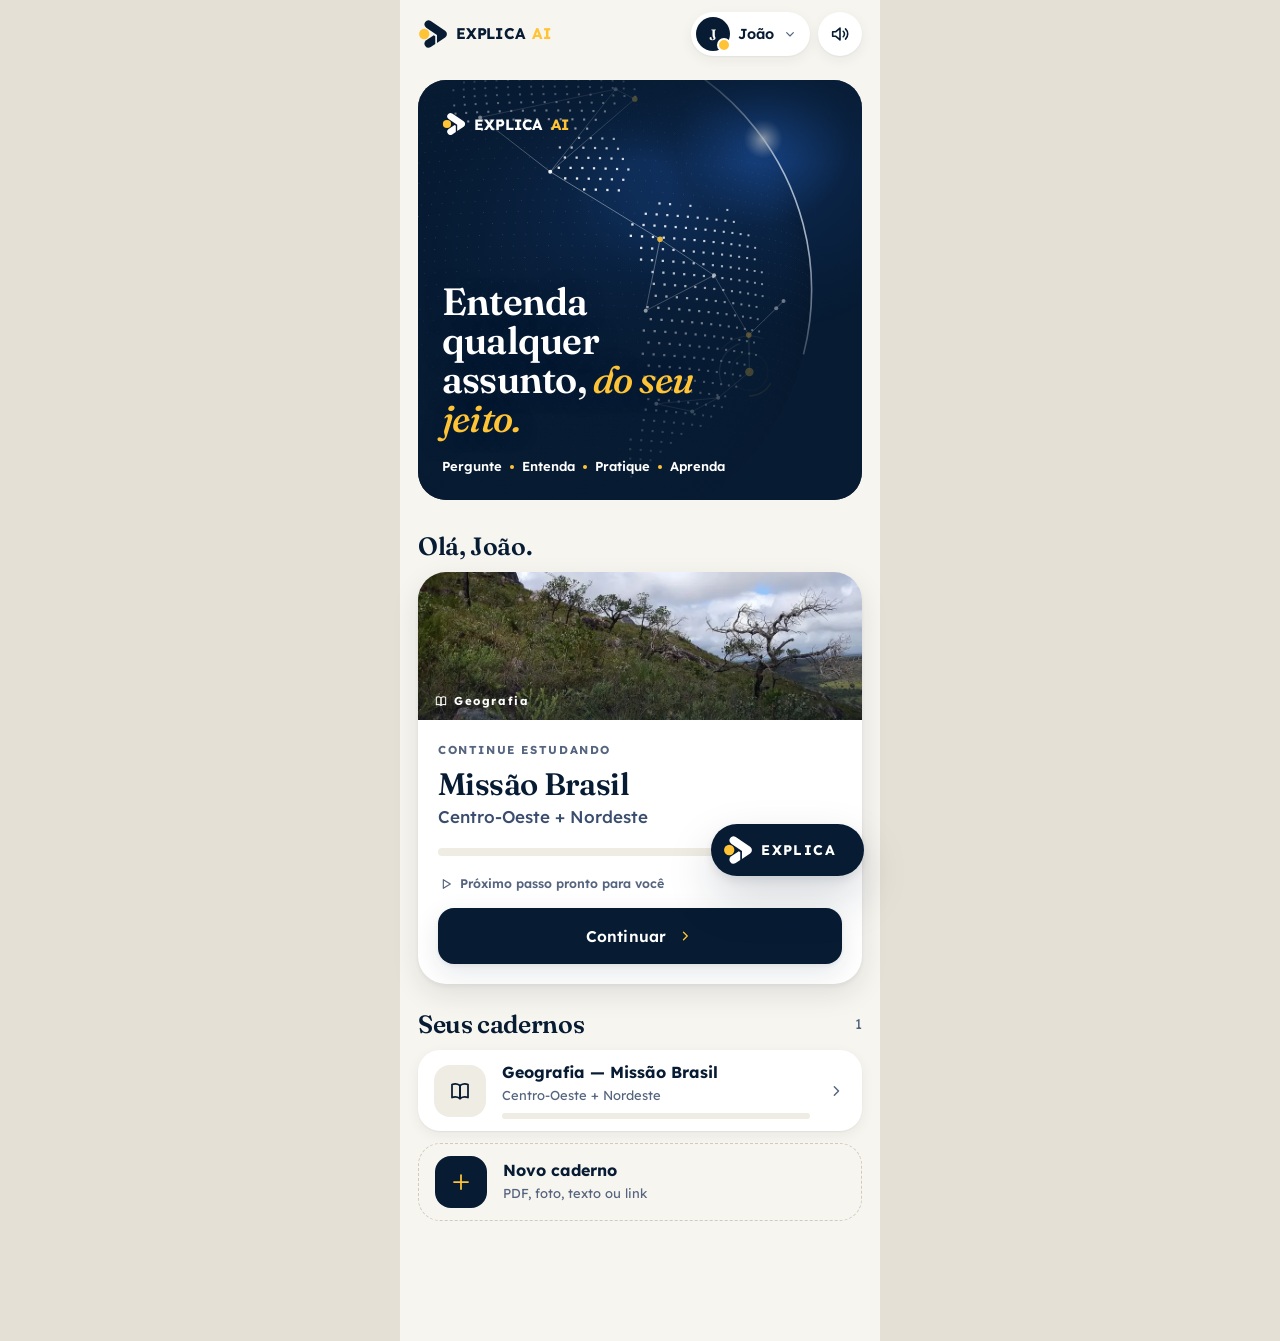
==== commit 4454dc87: "Social preview canônico: metadata, OG, Twitter, canonical, og.jpg" ====
--- a/index.html
+++ b/index.html
@@ -8,24 +8,32 @@
 <meta name="apple-mobile-web-app-capable" content="yes">
 <meta name="mobile-web-app-capable" content="yes">
 <meta name="apple-mobile-web-app-status-bar-style" content="default">
-<title>EXPLICA AI — Entenda qualquer assunto, do seu jeito</title>
-<meta name="description" content="EXPLICA AI transforma qualquer conteúdo em explicações simples, visuais, interativas e personalizadas.">
+<title>EXPLICA AI — Entenda qualquer assunto, do seu jeito.</title>
+<meta name="description" content="EXPLICA AI é uma inteligência pessoal de aprendizagem que explica qualquer assunto do seu jeito, adapta-se ao seu perfil e transforma conteúdos em explicações claras, visuais, interativas, exercícios, áudio e revisão personalizada.">
+<link rel="canonical" href="https://fullassist9-hash.github.io/explica-ai/">
 <meta property="og:type" content="website">
 <meta property="og:site_name" content="EXPLICA AI">
-<meta property="og:title" content="EXPLICA AI — Entenda qualquer assunto, do seu jeito">
-<meta property="og:description" content="Plataforma de estudo que transforma qualquer matéria em explicações visuais, áudio, quiz e revisão — do jeito de cada aluno.">
+<meta property="og:locale" content="pt_BR">
+<meta property="og:title" content="EXPLICA AI — Entenda qualquer assunto, do seu jeito.">
+<meta property="og:description" content="EXPLICA AI é uma inteligência pessoal de aprendizagem que explica qualquer assunto do seu jeito, adapta-se ao seu perfil e transforma conteúdos em explicações claras, visuais, interativas, exercícios, áudio e revisão personalizada.">
 <meta property="og:url" content="https://fullassist9-hash.github.io/explica-ai/">
-<meta property="og:image" content="https://fullassist9-hash.github.io/explica-ai/img/og.jpg">
+<meta property="og:image" content="https://fullassist9-hash.github.io/explica-ai/img/og.jpg?v=2">
+<meta property="og:image:secure_url" content="https://fullassist9-hash.github.io/explica-ai/img/og.jpg?v=2">
+<meta property="og:image:type" content="image/jpeg">
 <meta property="og:image:width" content="1200">
 <meta property="og:image:height" content="630">
+<meta property="og:image:alt" content="EXPLICA AI — Entenda qualquer assunto, do seu jeito.">
 <meta name="twitter:card" content="summary_large_image">
+<meta name="twitter:title" content="EXPLICA AI — Entenda qualquer assunto, do seu jeito.">
+<meta name="twitter:description" content="EXPLICA AI é uma inteligência pessoal de aprendizagem que explica qualquer assunto do seu jeito, adapta-se ao seu perfil e transforma conteúdos em explicações claras, visuais, interativas, exercícios, áudio e revisão personalizada.">
+<meta name="twitter:image" content="https://fullassist9-hash.github.io/explica-ai/img/og.jpg?v=2">
+<meta name="twitter:image:alt" content="EXPLICA AI — Entenda qualquer assunto, do seu jeito.">
 <meta name="apple-mobile-web-app-title" content="EXPLICA AI">
 <link rel="apple-touch-icon" href="img/icon-180.png">
 <link rel="icon" type="image/svg+xml" href="img/favicon.svg">
 <link rel="icon" type="image/png" sizes="48x48" href="img/favicon-48.png">
 <link rel="icon" type="image/png" sizes="32x32" href="img/favicon-32.png">
 <link rel="icon" type="image/png" sizes="16x16" href="img/favicon-16.png">
-<meta property="og:image:alt" content="EXPLICA AI — Entenda qualquer assunto, do seu jeito.">
 <link rel="preconnect" href="https://fonts.googleapis.com">
 <link rel="preconnect" href="https://fonts.gstatic.com" crossorigin>
 <link href="https://fonts.googleapis.com/css2?family=Fraunces:ital,opsz,wght@0,9..144,500;0,9..144,600;1,9..144,500&family=Lexend:wght@400;500;600;700&display=swap" rel="stylesheet">
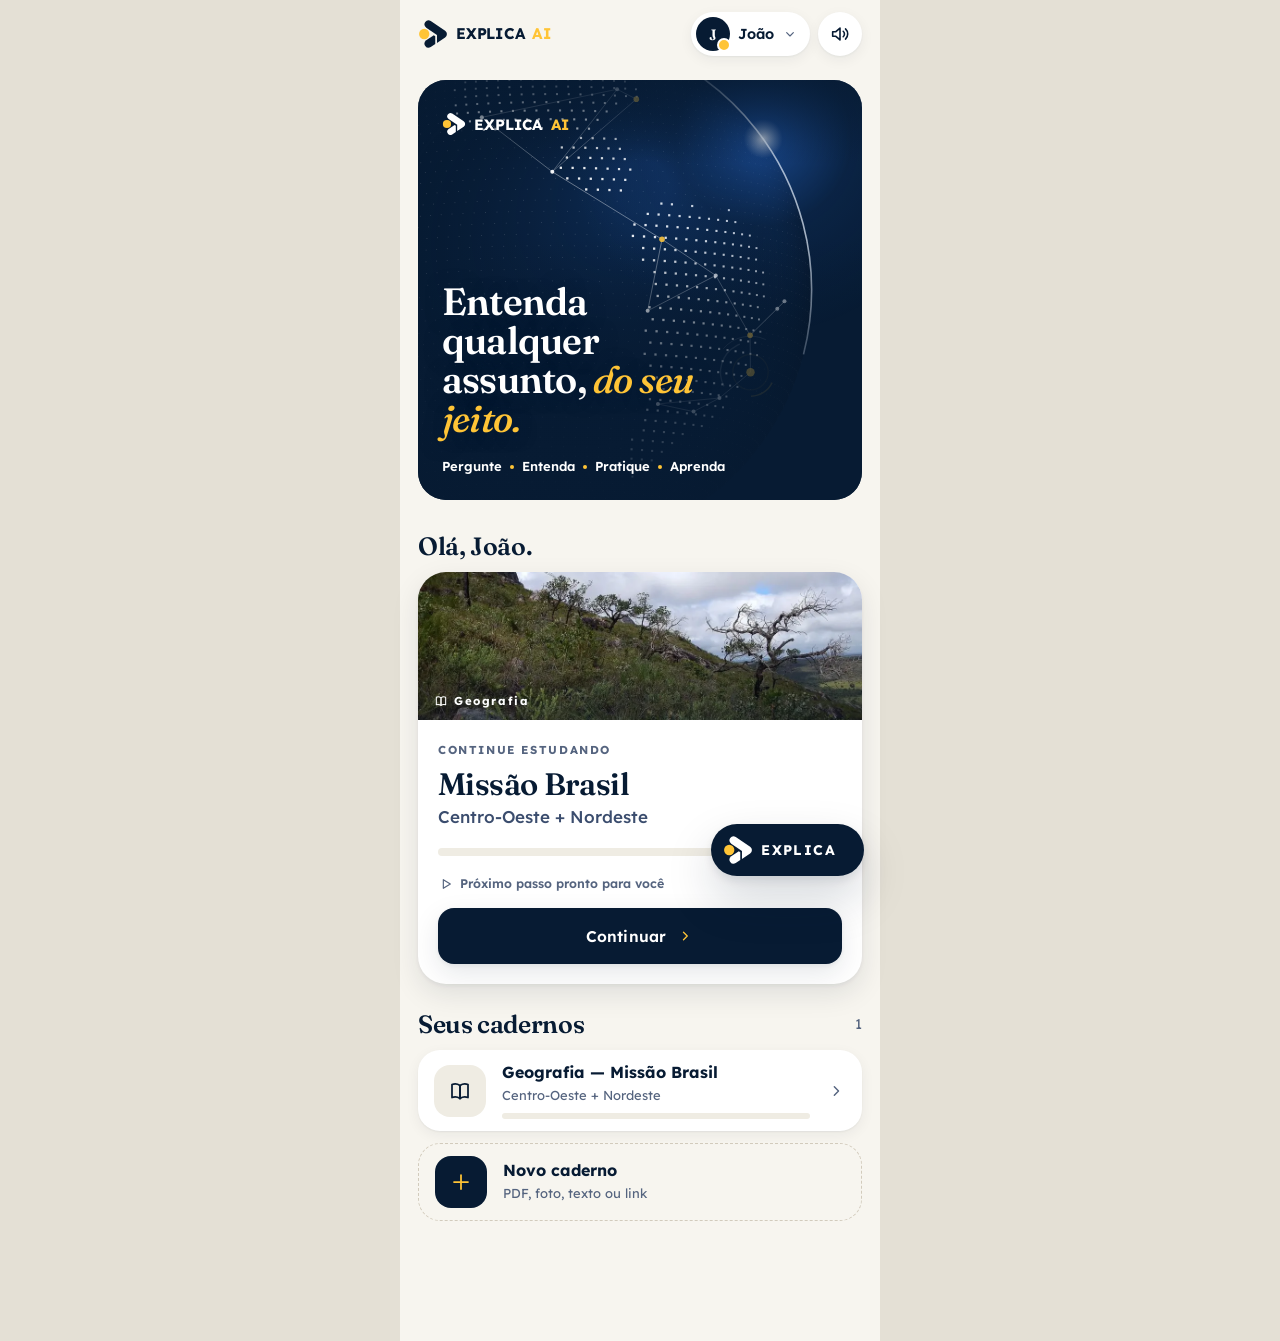
==== commit 51b00e32: "Tutor: o Caderno informa, não aprisiona — fim do 'não está no seu caderno' - modo local distingue pe" ====
--- a/index.html
+++ b/index.html
@@ -61,10 +61,10 @@
 <script src="core.js?v=11"></script>
 <script src="icons.js?v=11"></script>
   <script src="globe.js?v=11"></script>
-  <script src="tutor.js?v=11"></script>
+  <script src="tutor.js?v=12"></script>
 <script src="profiles.seed.js?v=11"></script>
 <script src="pack-geo-missao-brasil.js?v=11"></script>
-<script src="app.js?v=11"></script>
+<script src="app.js?v=12"></script>
 <script>if ('serviceWorker' in navigator && location.protocol === 'https:') addEventListener('load', () => navigator.serviceWorker.register('sw.js').catch(() => {}));</script>
 </body>
 </html>
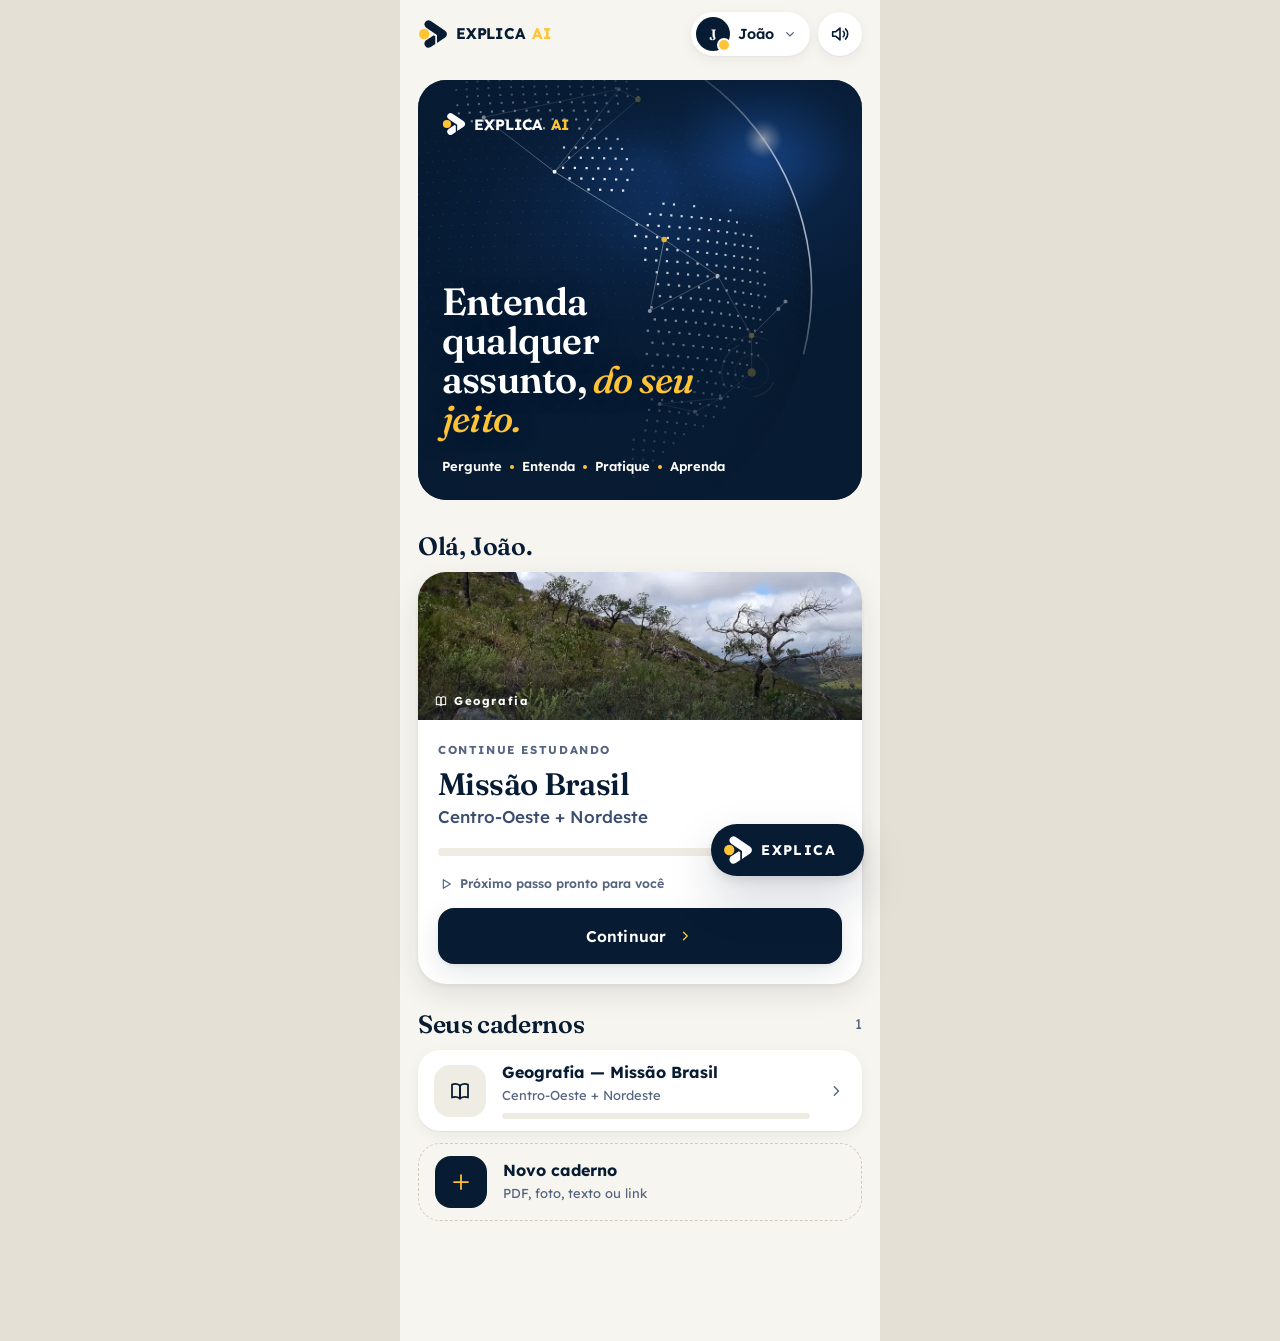
==== commit b1bef479: "Voz mais humana: melhor voz do aparelho, matematica falada por extenso e tela Voz do app - Ranking d" ====
--- a/index.html
+++ b/index.html
@@ -58,10 +58,10 @@
   <div class="toast" id="toast" role="status" aria-live="polite"></div>
 </div>
 <script src="geo.js?v=11"></script>
-<script src="core.js?v=11"></script>
+<script src="core.js?v=13"></script>
 <script src="icons.js?v=11"></script>
   <script src="globe.js?v=11"></script>
-  <script src="tutor.js?v=12"></script>
+  <script src="tutor.js?v=13"></script>
 <script src="profiles.seed.js?v=11"></script>
 <script src="pack-geo-missao-brasil.js?v=11"></script>
 <script src="app.js?v=12"></script>
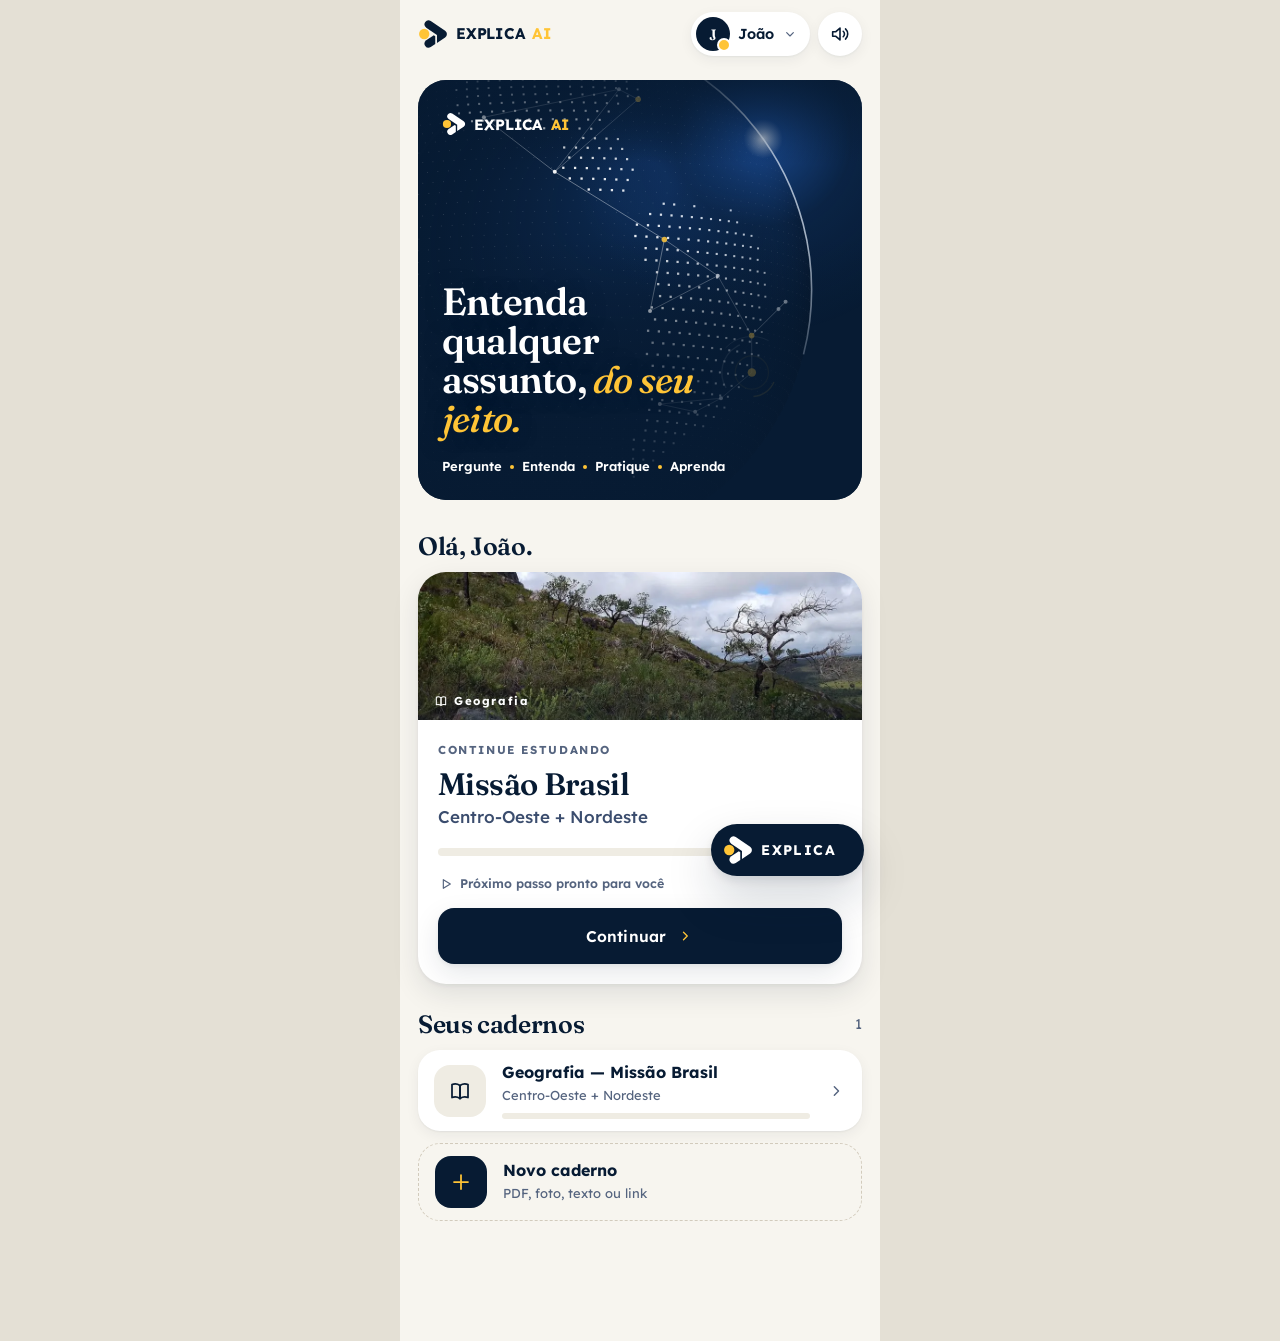
==== commit a3ca98b3: "Toque de Letra v2 no app: tom por pessoa e 'Do que voce curte?' - EA.persona: lente so por interesse" ====
--- a/index.html
+++ b/index.html
@@ -58,13 +58,13 @@
   <div class="toast" id="toast" role="status" aria-live="polite"></div>
 </div>
 <script src="geo.js?v=11"></script>
-<script src="core.js?v=13"></script>
+<script src="core.js?v=14"></script>
 <script src="icons.js?v=11"></script>
   <script src="globe.js?v=11"></script>
   <script src="tutor.js?v=13"></script>
 <script src="profiles.seed.js?v=11"></script>
 <script src="pack-geo-missao-brasil.js?v=11"></script>
-<script src="app.js?v=12"></script>
+<script src="app.js?v=13"></script>
 <script>if ('serviceWorker' in navigator && location.protocol === 'https:') addEventListener('load', () => navigator.serviceWorker.register('sw.js').catch(() => {}));</script>
 </body>
 </html>
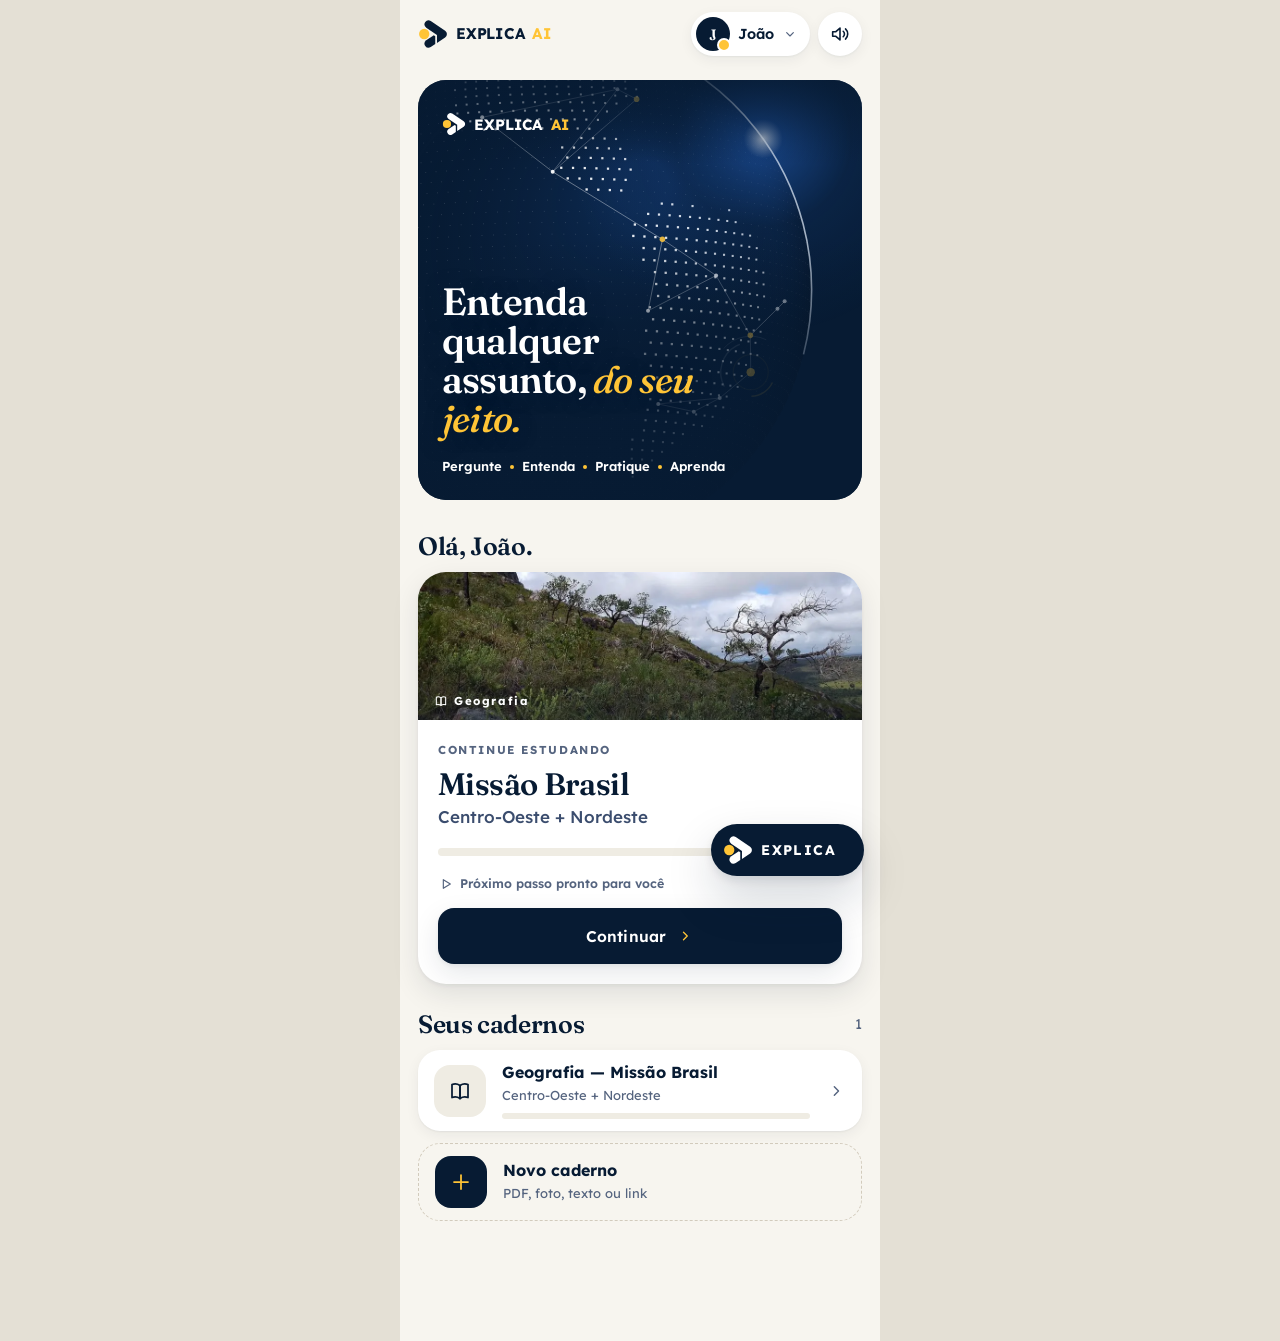
==== commit 40ea36f9: "Circuito de voz gravada (desligado ate aprovar a voz) + leitura 'ipsilon ve' - EA.say toca <hash>.mp" ====
--- a/index.html
+++ b/index.html
@@ -58,13 +58,13 @@
   <div class="toast" id="toast" role="status" aria-live="polite"></div>
 </div>
 <script src="geo.js?v=11"></script>
-<script src="core.js?v=14"></script>
+<script src="core.js?v=15"></script>
 <script src="icons.js?v=11"></script>
   <script src="globe.js?v=11"></script>
   <script src="tutor.js?v=13"></script>
 <script src="profiles.seed.js?v=11"></script>
 <script src="pack-geo-missao-brasil.js?v=11"></script>
-<script src="app.js?v=13"></script>
+<script src="app.js?v=14"></script>
 <script>if ('serviceWorker' in navigator && location.protocol === 'https:') addEventListener('load', () => navigator.serviceWorker.register('sw.js').catch(() => {}));</script>
 </body>
 </html>
